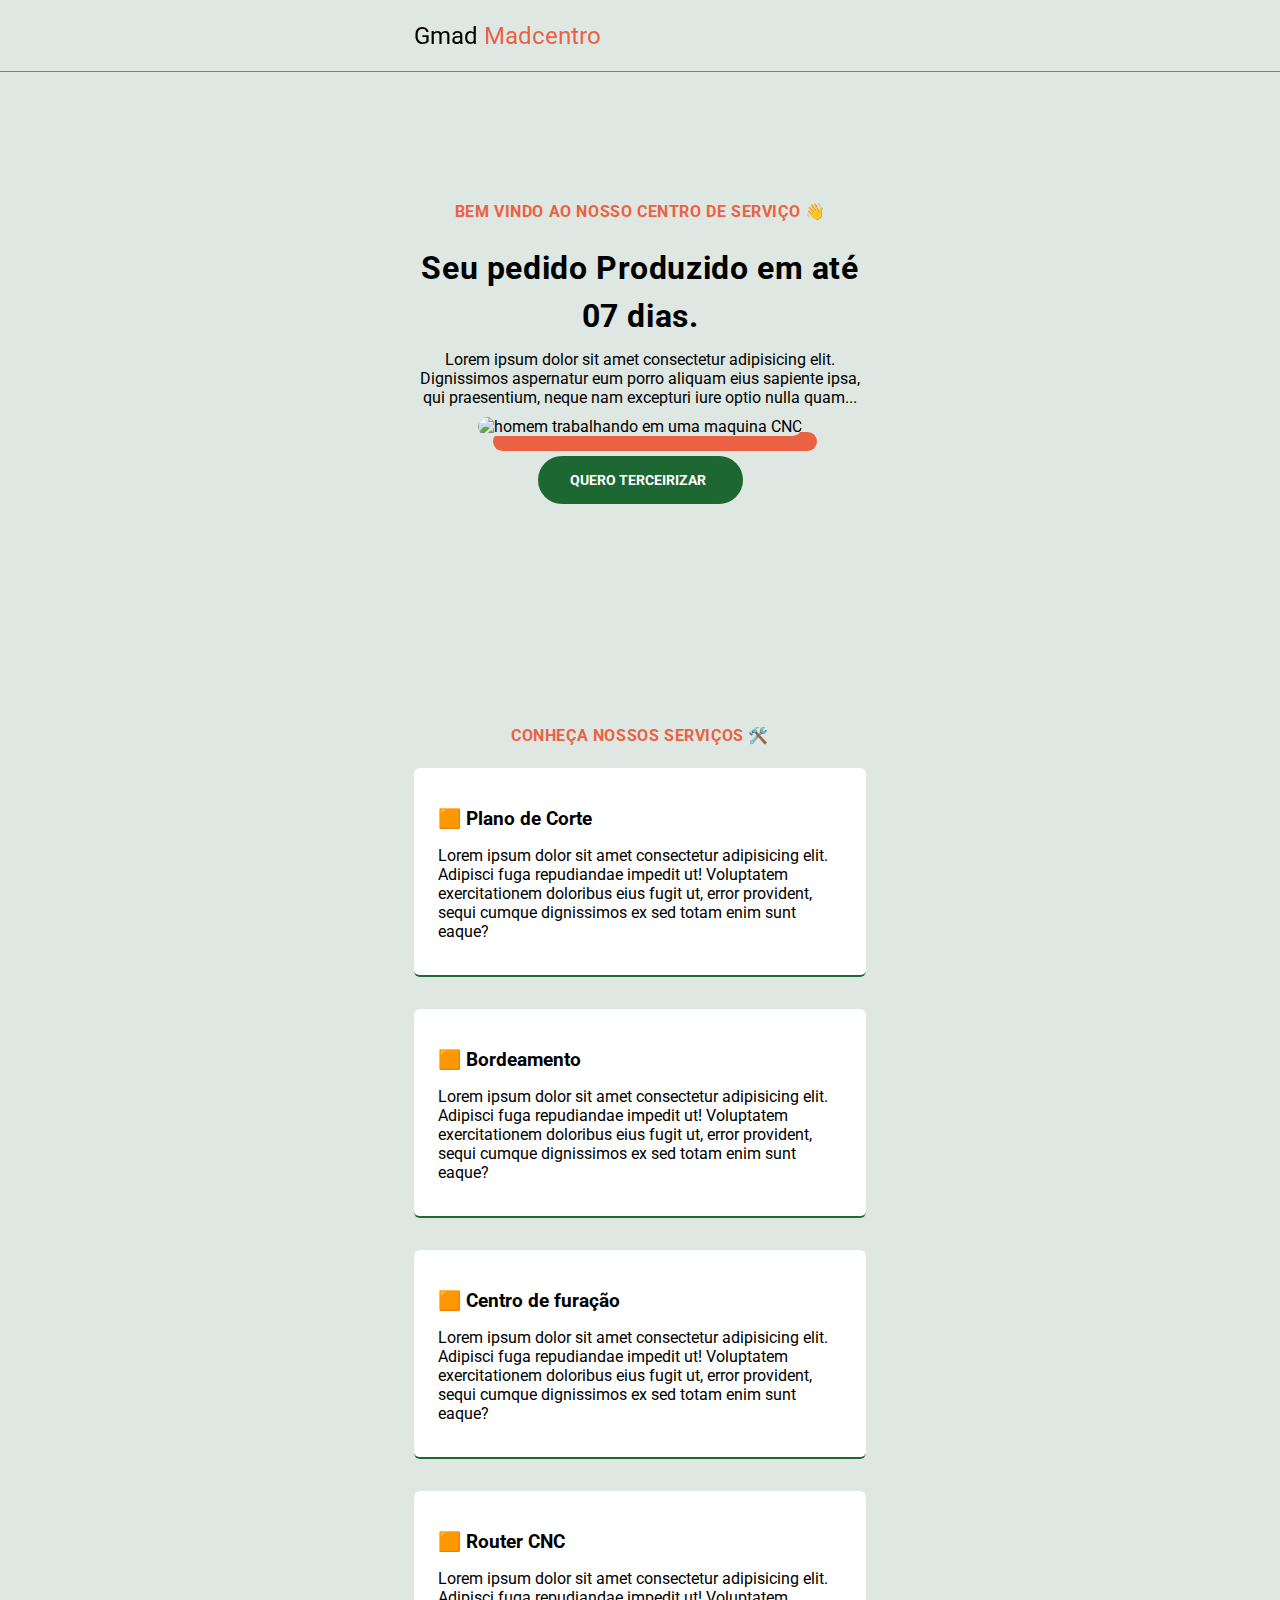
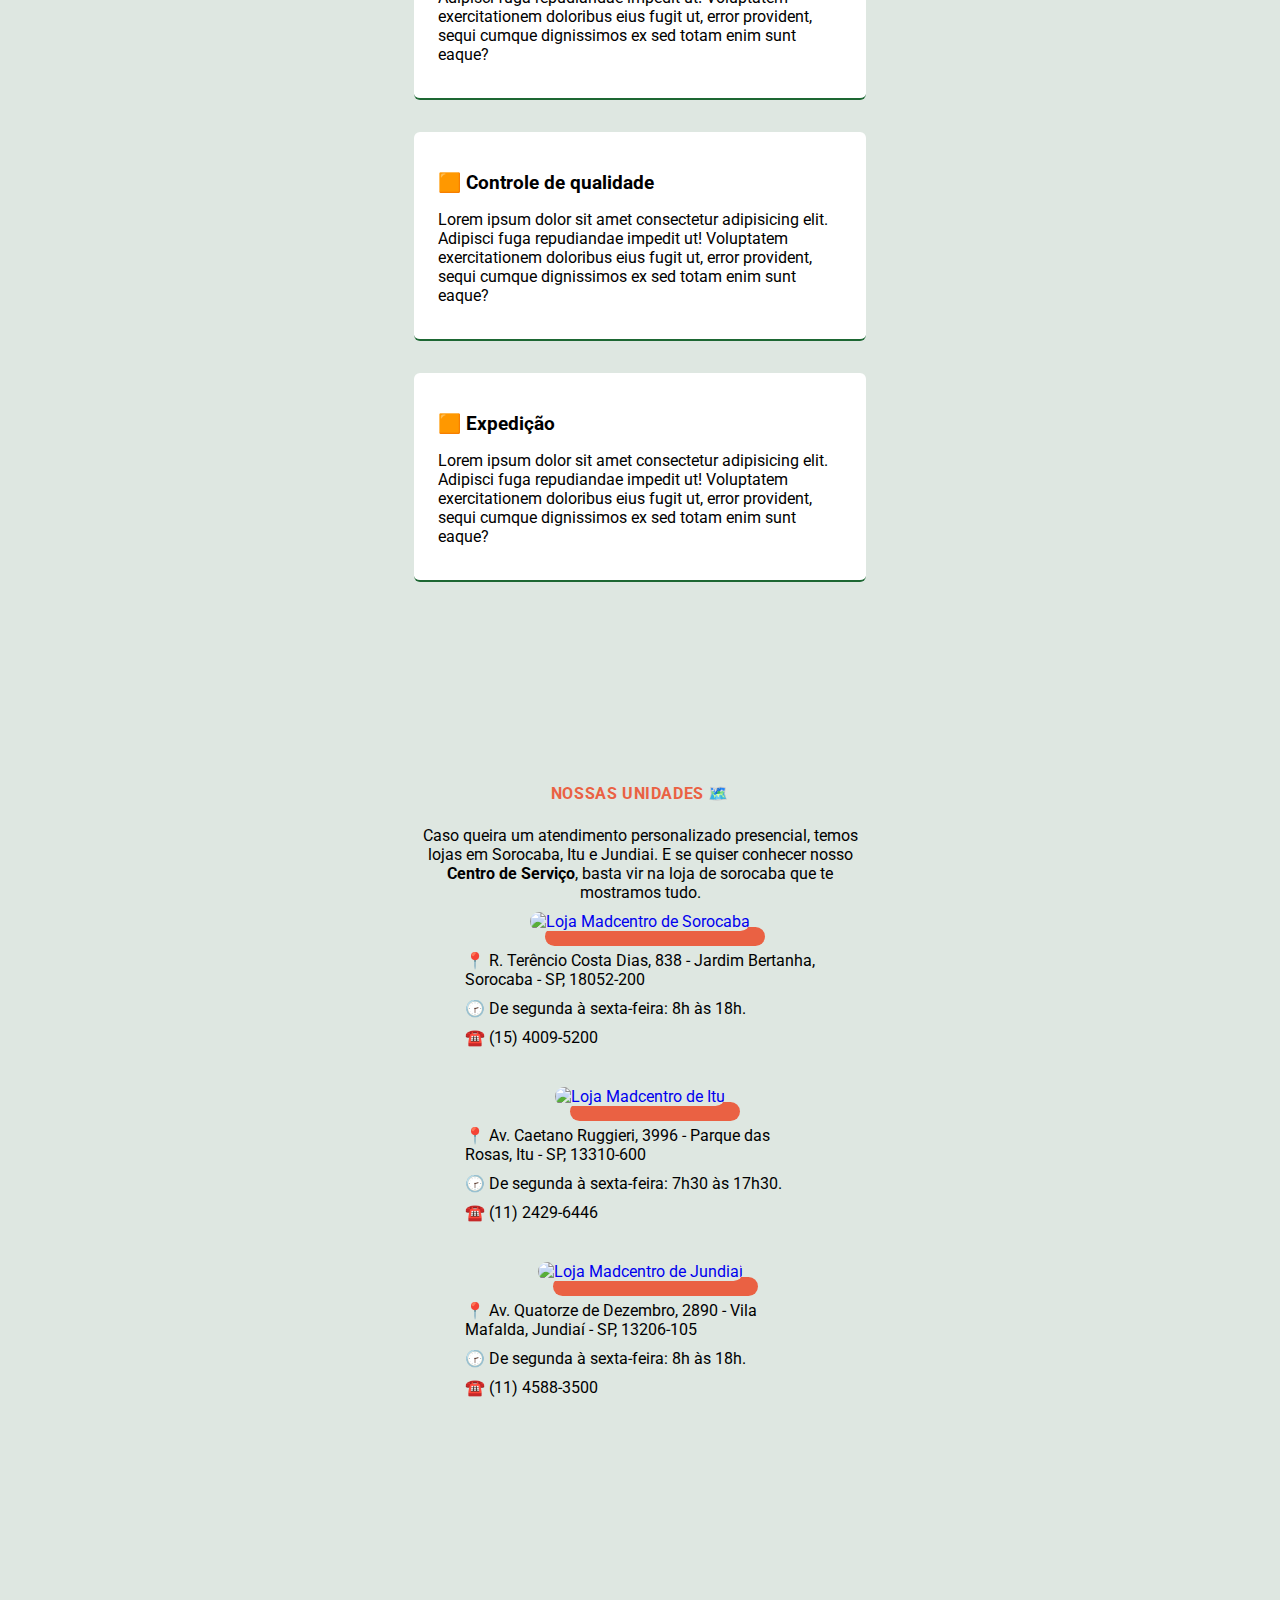
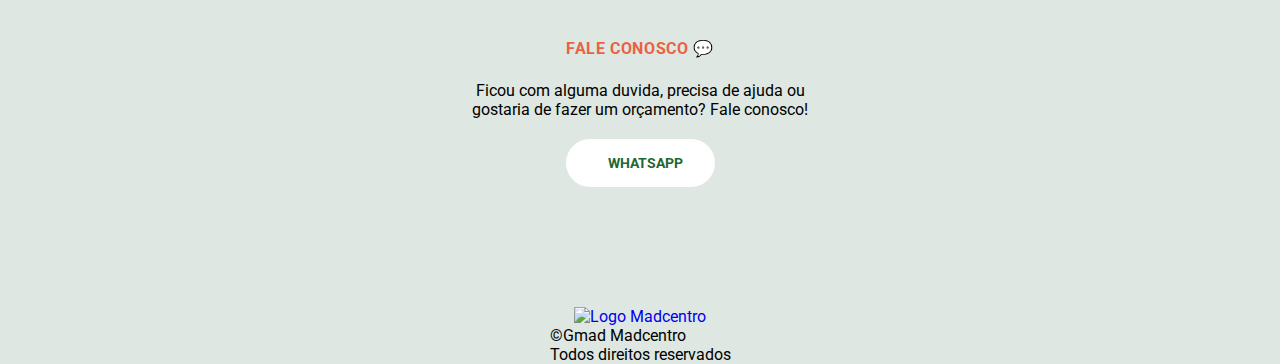
==== index.html @ f8638a0e "mobile correção" ====
<!DOCTYPE html>
<html lang="pt-BR">
  <head>
    <link rel="preconnect" href="https://fonts.googleapis.com" />
    <link rel="preconnect" href="https://fonts.gstatic.com" crossorigin />
    <link
      href="https://fonts.googleapis.com/css2?family=Roboto:wght@400;700&display=swap"
      rel="stylesheet"
    />

    <meta charset="UTF-8" />
    <meta http-equiv="X-UA-Compatible" content="IE=edge" />
    <meta name="viewport" content="width=device-width, initial-scale=1.0" />
    <meta name="description" content="" />

    <link rel="stylesheet" href="style.css" />
    <link rel="stylesheet" href="assets/icons/style.css" />

    <title>Madcentro | Centro de Serviços</title>
  </head>
  <body>
    <nav id="navigation">
      <div class="wrapper">
        <a href="#home" class="logo"
          ><p>Gmad<span> Madcentro</span></p></a
        >

        <div class="menu">
          <ul>
            <li><a onclick="closeMenu()" href="#home">Início</a></li>
            <li><a onclick="closeMenu()" href="#services">Serviços</a></li>
            <li><a onclick="closeMenu()" href="#stores">Unidades</a></li>
            <li><a onclick="closeMenu()" href="#contactus">Fale Conosco</a></li>

            <a href="" class="button" onclick="closeMenu()"
              >Falar com Especialista</a
            >
          </ul>

          <div class="social">
            <a href=""><i class="icon-youtube"></i></a>
            <a href=""><i class="icon-instagram"></i></a>
            <a href=""><i class="icon-facebook"></i></a>
          </div>
        </div>

        <button
          aria-expanded="false"
          aria-label="Abrir menu"
          onclick="openMenu()"
          class="open-menu"
        >
          <i class="icon-menu"></i>
        </button>

        <button
          aria-expanded="true"
          aria-label="Fechar menu"
          onclick="closeMenu()"
          class="close-menu"
        >
          <i class="icon-x"></i>
        </button>
      </div>
    </nav>

    <main>
      <section id="home">
        <div class="wrapper">
          <header>
            <h4>Bem vindo ao nosso centro de serviço 👋</h4>
            <h1>Seu pedido Produzido em até 07 dias.</h1>

            <p>
              Lorem ipsum dolor sit amet consectetur adipisicing elit.
              Dignissimos aspernatur eum porro aliquam eius sapiente ipsa, qui
              praesentium, neque nam excepturi iure optio nulla quam...
            </p>
          </header>

          <div class="content">
            <img
              src="assets/img/cnc-image.webp"
              alt="homem trabalhando em uma maquina CNC"
              title="Homem trabalhando em uma maquina CNC"
            />

            <a href="" class="button"
              >Quero terceirizar<i class="icon-arrow-right2"></i
            ></a>
          </div>
        </div>
      </section>

      <section id="services">
        <div class="wrapper">
          <header>
            <h4>Conheça Nossos Serviços 🛠️</h4>
          </header>

          <div class="content">
            <div class="cards">
              <div class="card">
                <h3>🟧 Plano de Corte</h3>
                <p>
                  Lorem ipsum dolor sit amet consectetur adipisicing elit.
                  Adipisci fuga repudiandae impedit ut! Voluptatem
                  exercitationem doloribus eius fugit ut, error provident, sequi
                  cumque dignissimos ex sed totam enim sunt eaque?
                </p>
              </div>

              <div class="card">
                <h3>🟧 Bordeamento</h3>
                <p>
                  Lorem ipsum dolor sit amet consectetur adipisicing elit.
                  Adipisci fuga repudiandae impedit ut! Voluptatem
                  exercitationem doloribus eius fugit ut, error provident, sequi
                  cumque dignissimos ex sed totam enim sunt eaque?
                </p>
              </div>

              <div class="card">
                <h3>🟧 Centro de furação</h3>
                <p>
                  Lorem ipsum dolor sit amet consectetur adipisicing elit.
                  Adipisci fuga repudiandae impedit ut! Voluptatem
                  exercitationem doloribus eius fugit ut, error provident, sequi
                  cumque dignissimos ex sed totam enim sunt eaque?
                </p>
              </div>

              <div class="card">
                <h3>🟧 Router CNC</h3>
                <p>
                  Lorem ipsum dolor sit amet consectetur adipisicing elit.
                  Adipisci fuga repudiandae impedit ut! Voluptatem
                  exercitationem doloribus eius fugit ut, error provident, sequi
                  cumque dignissimos ex sed totam enim sunt eaque?
                </p>
              </div>

              <div class="card">
                <h3>🟧 Controle de qualidade</h3>
                <p>
                  Lorem ipsum dolor sit amet consectetur adipisicing elit.
                  Adipisci fuga repudiandae impedit ut! Voluptatem
                  exercitationem doloribus eius fugit ut, error provident, sequi
                  cumque dignissimos ex sed totam enim sunt eaque?
                </p>
              </div>

              <div class="card">
                <h3>🟧 Expedição</h3>
                <p>
                  Lorem ipsum dolor sit amet consectetur adipisicing elit.
                  Adipisci fuga repudiandae impedit ut! Voluptatem
                  exercitationem doloribus eius fugit ut, error provident, sequi
                  cumque dignissimos ex sed totam enim sunt eaque?
                </p>
              </div>
            </div>
          </div>
        </div>
      </section>

      <section id="stores">
        <div class="wrapper">
          <header>
            <h4>Nossas unidades 🗺️</h4>
            <p>
              Caso queira um atendimento personalizado presencial, temos lojas
              em Sorocaba, Itu e Jundiai. E se quiser conhecer nosso
              <strong>Centro de Serviço</strong>, basta vir na loja de sorocaba
              que te mostramos tudo.
            </p>
          </header>

          <div class="content">
            <div class="lojasorocaba">
              <a href="https://www.gmad.com.br/madcentro" target="_blank"
                ><img
                  src="assets/img/macentroSorocaba.jpg"
                  alt="Loja Madcentro de Sorocaba"
              /></a>
              <p>
                📍 R. Terêncio Costa Dias, 838 - Jardim Bertanha, Sorocaba - SP,
                18052-200
              </p>
              <p>🕝 De segunda à sexta-feira: 8h às 18h.</p>

              <p>☎️ (15) 4009-5200</p>
            </div>

            <div class="lojaitu">
              <a
                href="https://www.gmad.com.br/gmad-madcentroitu"
                target="_blank"
                ><img
                  src="assets/img/madcentroItu.webp"
                  alt="Loja Madcentro de Itu"
              /></a>
              <p>
                📍 Av. Caetano Ruggieri, 3996 - Parque das Rosas, Itu - SP,
                13310-600
              </p>
              <p>🕝 De segunda à sexta-feira: 7h30 às 17h30.</p>

              <p>☎️ (11) 2429-6446</p>
            </div>

            <div class="lojajundiai">
              <a
                href="https://www.gmad.com.br/gmad-madcentrojundiai"
                target="_blank"
                ><img
                  src="assets/img/madcentroJundiai.webp"
                  alt="Loja Madcentro de Jundiai"
              /></a>
              <p>
                📍 Av. Quatorze de Dezembro, 2890 - Vila Mafalda, Jundiaí - SP,
                13206-105
              </p>
              <p>🕝 De segunda à sexta-feira: 8h às 18h.</p>

              <p>☎️ (11) 4588-3500</p>
            </div>
          </div>
        </div>
      </section>

      <section id="contactus">
        <div class="wrapper">
          <header>
            <h4>Fale Conosco 💬</h4>
            <p>
              Ficou com alguma duvida, precisa de ajuda ou gostaria de fazer um
              orçamento? Fale conosco!
            </p>

            <a
              href="https://api.whatsapp.com/send/?phone=5515988119443&text&type=phone_number&app_absent=0"
              target="_blank"
              class="button"
            >
              <i class="icon-whatsapp"></i>whatsapp
            </a>
          </header>
        </div>
      </section>

      <footer>
        <a href="#home"
          ><img src="assets/img/Logo Lojalogo.svg" alt="Logo Madcentro"
        /></a>

        <div class="brand">
          <p>©Gmad Madcentro</p>
          <p>Todos direitos reservados</p>
        </div>
      </footer>
    </main>

    <a href="#home" class="back-to-top"><i class="icon-arrow-up"></i></a>

    <script src="main.js"></script>
  </body>
</html>
---- style.css ----
* {
  margin: 0;
  padding: 0;
  box-sizing: border-box;

  list-style: none;
  text-decoration: none;
}

:root {
  --hue: 138;
  --bg-color: hsl(var(--hue), 16%, 89%);
  --primary-color: hsl(var(--hue), 56%, 26%);
  --text-color: hsl(11, 80%, 59%);

  --nav-height: 7.2rem;

  font-size: 62.5%;
}

html {
  scroll-behavior: smooth;
}

html,
body {
  width: 100%;
  height: 100%;
}

body {
  font: 1.6rem 'Roboto', sans-serif;
  text-align: center;
  overflow: overlay;
  background-color: var(--bg-color);
}

.wrapper {
  width: min(50rem, 100%);
  margin-inline: auto;
  padding-inline: 2.4rem;
}

img {
  max-width: 100%;
}

.button {
  background-color: white;
  color: var(--primary-color);

  border: none;
  border-radius: 4rem;

  margin-bottom: 2rem;
  margin-inline: auto;

  padding: 1.6rem 3.2rem;
  width: fit-content;

  font-size: 1.4rem;
  font-weight: 700;
  text-transform: uppercase;

  display: flex;
  align-items: center;
  justify-content: center;

  transition: background 200ms;
}

section {
  padding-block: 10rem;
}

section h4 {
  text-transform: uppercase;
  color: var(--text-color);

  margin-bottom: 2rem;
}

section h1,
section p {
  margin-bottom: 1rem;
}

section h1,
section h4 {
  font-weight: 700;
  line-height: 150%;
  letter-spacing: 0.06rem;
}

button i {
  font-size: 4rem;
}

/*-----------NAVBAR------------*/
nav {
  display: flex;

  position: fixed;
  top: 0;

  height: var(--nav-height);
  width: 100vw;

  z-index: 100;
  border-bottom: 1px solid grey;
}

nav .wrapper {
  display: flex;
  align-items: center;
  justify-content: space-between;
}

nav p {
  font-size: 2.4rem;
  color: black;
}

nav span {
  color: var(--text-color);
}

nav button {
  background: none;
  border: none;
  cursor: pointer;
}

/*-----------MENU EXPANDED------------*/
nav .menu,
nav .close-menu {
  position: fixed;
}

body.menu-expanded {
  overflow: hidden;
}

body.menu-expanded > :not(nav) {
  visibility: hidden;
}

.menu,
.close-menu,
body.menu-expanded .open-menu {
  opacity: 0;
  visibility: hidden;
}

body.menu-expanded .menu,
body.menu-expanded .close-menu {
  opacity: 1;
  visibility: visible;
}

.menu {
  transform: translateY(100%);
}

body.menu-expanded .menu {
  top: 0;
  left: 0;
  background: var(--primary-color);

  width: 100vw;
  height: 100vh;

  padding-top: var(--nav-height);

  transition: transform 300ms;
  transform: translateY(0);
}

.menu ul {
  display: flex;
  flex-direction: column;
  gap: 4.8rem;

  margin-top: 10rem;
  margin-bottom: 2rem;

  font-weight: 700;
  font-size: 2.4rem;
  line-height: 3.1rem;
}

.menu ul li a {
  color: white;
  text-decoration: none;
}

body.menu-expanded .logo,
body.menu-expanded button {
  position: relative;
  z-index: 100;
}

body.menu-expanded .logo span {
  color: white;
}

body.menu-expanded .social i {
  font-size: 3rem;
  color: white;
  margin-right: 2rem;
}

/*-----------HOME------------*/
section#home .wrapper {
  padding-top: 10rem;
}

.content img {
  border-radius: 1.5rem;
  box-shadow: 15px 15px var(--text-color);
}

.content .button {
  margin-top: 2rem;
  background-color: var(--primary-color);
  color: #fff;
}

.content i {
  margin-left: 0.5rem;
  font-size: 2rem;
}

/*-----------SERVICES------------*/
#services .cards {
  display: flex;
  flex-direction: column;
  gap: 3.2rem;
}

#services .card {
  padding: 2.4rem;
  text-align: left;

  background: white;

  border-bottom: 2px solid var(--primary-color);
  border-radius: 0.6rem;
}

#services .card h3 {
  margin-block: 1.6rem;
}

/*-----------STORES------------*/
#stores img {
  max-width: 40rem;
  height: 30rem;

  margin-bottom: 1rem;
}

.lojasorocaba p,
.lojaitu p,
.lojajundiai p {
  text-align: left;
  margin: 1rem auto;
  width: 35rem;
}

.lojasorocaba,
.lojaitu,
.lojajundiai {
  margin-bottom: 4rem;
}

/*-----------CONTACTUS------------*/
#contactus p {
  width: 35rem;
  margin: 0 auto;
  margin-bottom: 2rem;
}

#contactus i {
  margin-right: 1rem;
  font-size: 2.5rem;
}

/*-----------FOOTER------------*/
footer {
  display: grid;
  justify-content: center;
}

footer p {
  text-align: left;
}
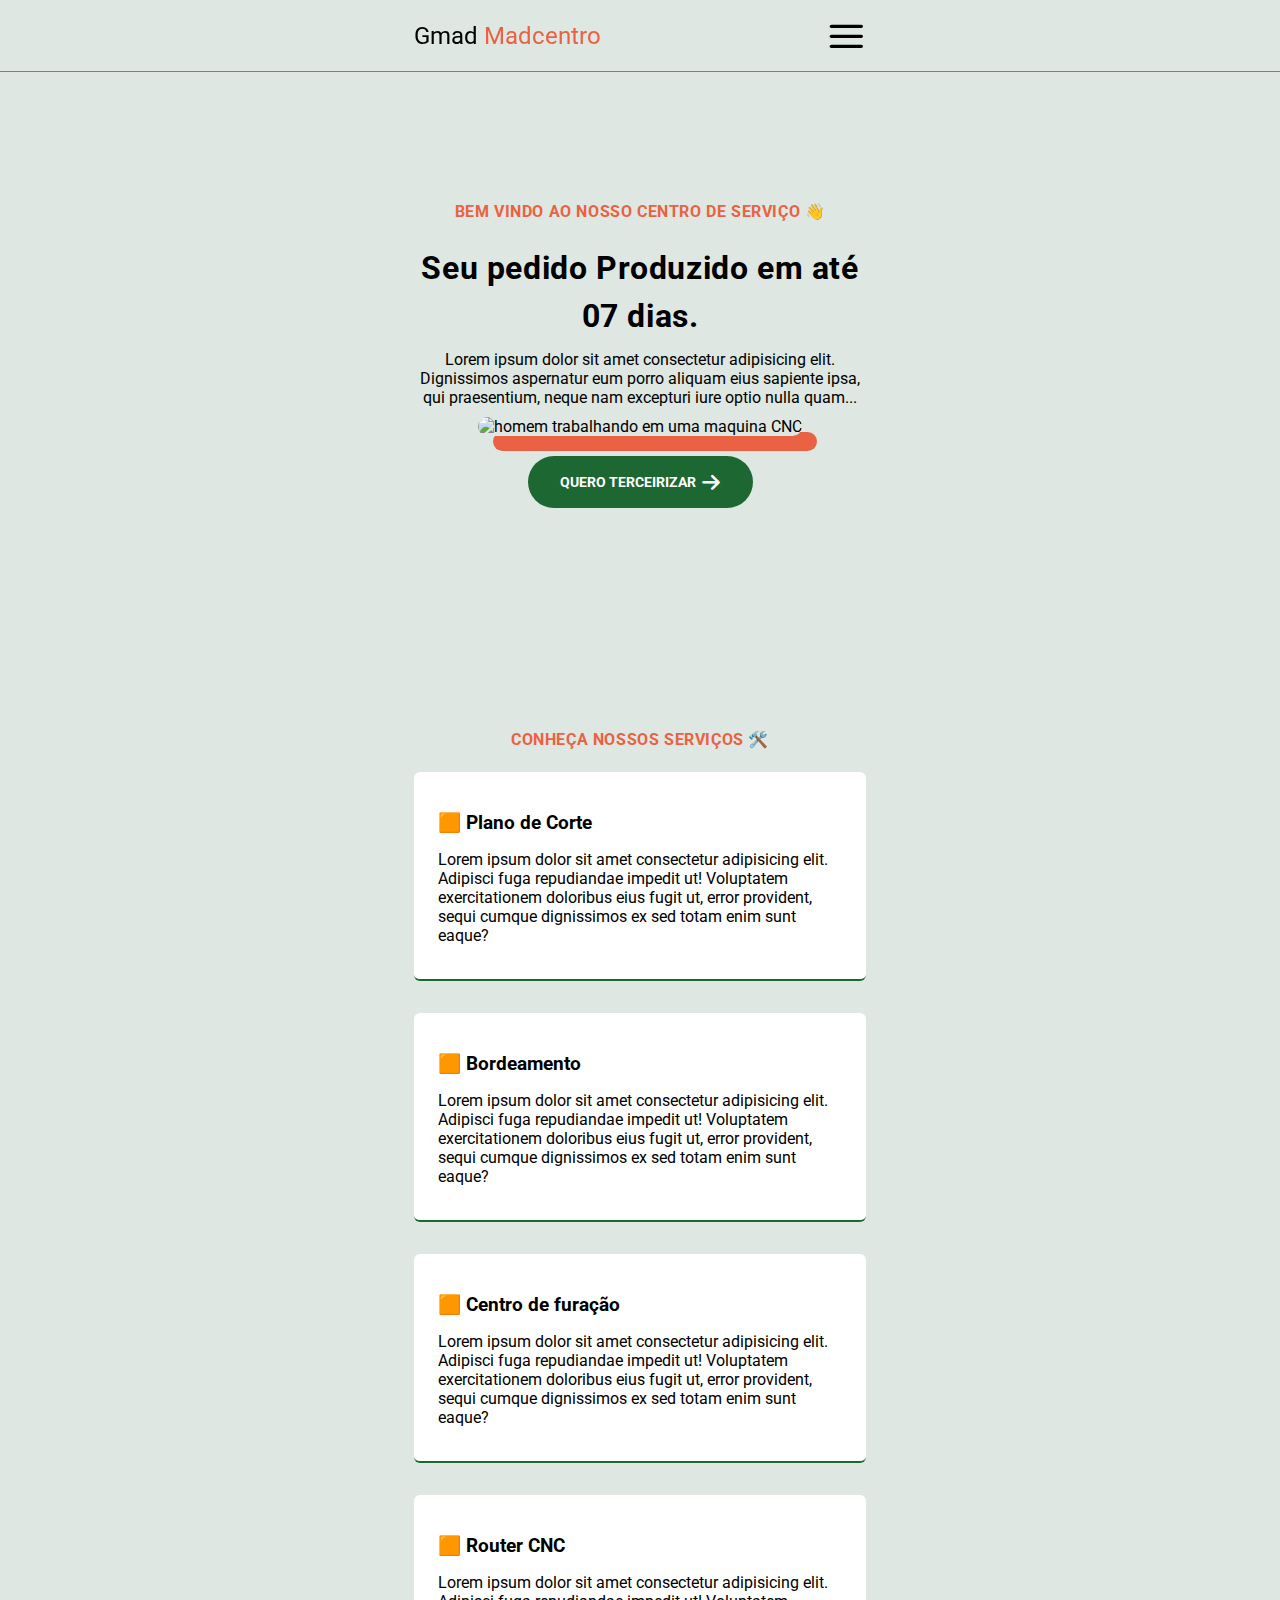
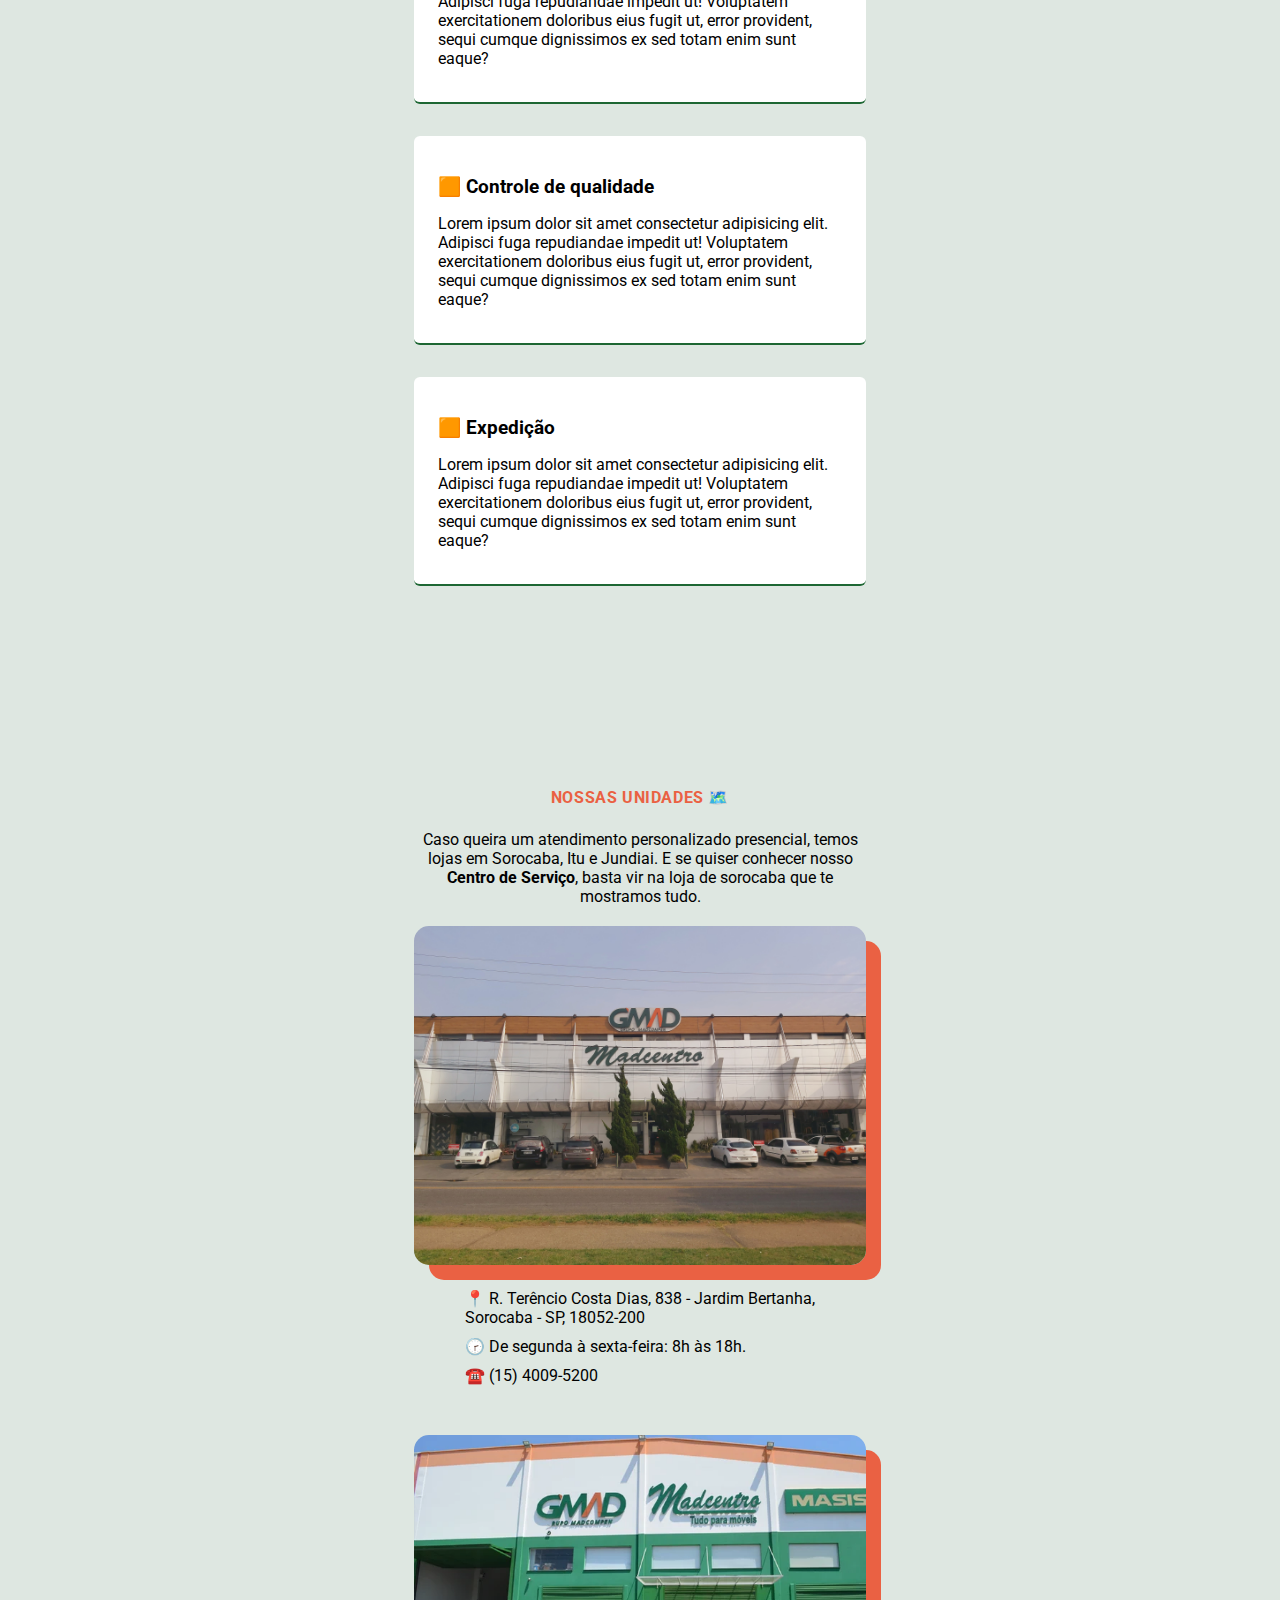
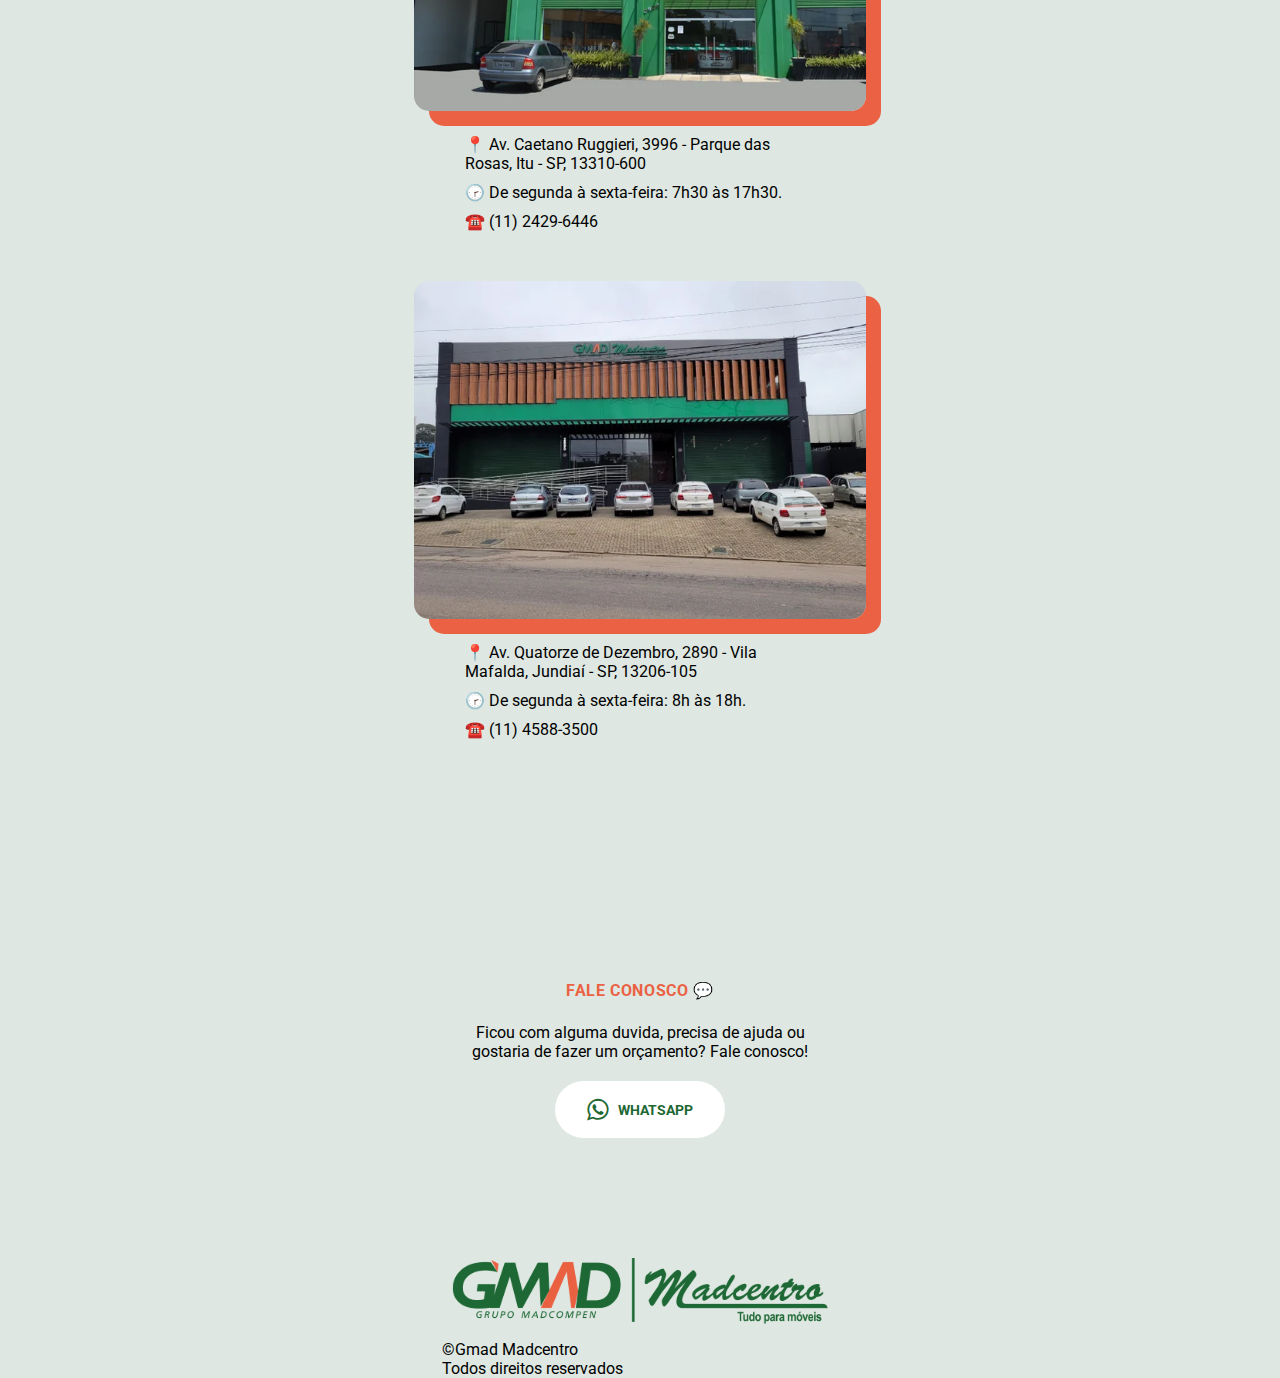
==== commit e38a62da: "correcao mobile" ====
--- a/index.html
+++ b/index.html
@@ -80,7 +80,7 @@
 
           <div class="content">
             <img
-              src="assets/img/cnc-image.webp"
+              src="assets/img/cnc-image.jpg"
               alt="homem trabalhando em uma maquina CNC"
               title="Homem trabalhando em uma maquina CNC"
             />
--- a/style.css
+++ b/style.css
@@ -220,6 +220,10 @@
   box-shadow: 15px 15px var(--text-color);
 }
 
+#home img {
+  max-width: 41.5rem;
+}
+
 .content .button {
   margin-top: 2rem;
   background-color: var(--primary-color);
@@ -254,10 +258,7 @@
 
 /*-----------STORES------------*/
 #stores img {
-  max-width: 40rem;
-  height: 30rem;
-
-  margin-bottom: 1rem;
+  margin-block: 1rem;
 }
 
 .lojasorocaba p,
--- a/assets/icons/style.css
+++ b/assets/icons/style.css
@@ -0,0 +1,51 @@
+@font-face {
+  font-family: 'icomoon';
+  src:  url('fonts/icomoon.eot?m5pb21');
+  src:  url('fonts/icomoon.eot?m5pb21#iefix') format('embedded-opentype'),
+    url('fonts/icomoon.ttf?m5pb21') format('truetype'),
+    url('fonts/icomoon.woff?m5pb21') format('woff'),
+    url('fonts/icomoon.svg?m5pb21#icomoon') format('svg');
+  font-weight: normal;
+  font-style: normal;
+  font-display: block;
+}
+
+[class^="icon-"], [class*=" icon-"] {
+  /* use !important to prevent issues with browser extensions that change fonts */
+  font-family: 'icomoon' !important;
+  speak: never;
+  font-style: normal;
+  font-weight: normal;
+  font-variant: normal;
+  text-transform: none;
+  line-height: 1;
+
+  /* Better Font Rendering =========== */
+  -webkit-font-smoothing: antialiased;
+  -moz-osx-font-smoothing: grayscale;
+}
+
+.icon-whatsapp:before {
+  content: "\e906";
+}
+.icon-youtube:before {
+  content: "\e900";
+}
+.icon-map-pin:before {
+  content: "\e901";
+}
+.icon-instagram:before {
+  content: "\e902";
+}
+.icon-facebook:before {
+  content: "\e903";
+}
+.icon-x:before {
+  content: "\e904";
+}
+.icon-menu:before {
+  content: "\e905";
+}
+.icon-arrow-right2:before {
+  content: "\ea3c";
+}
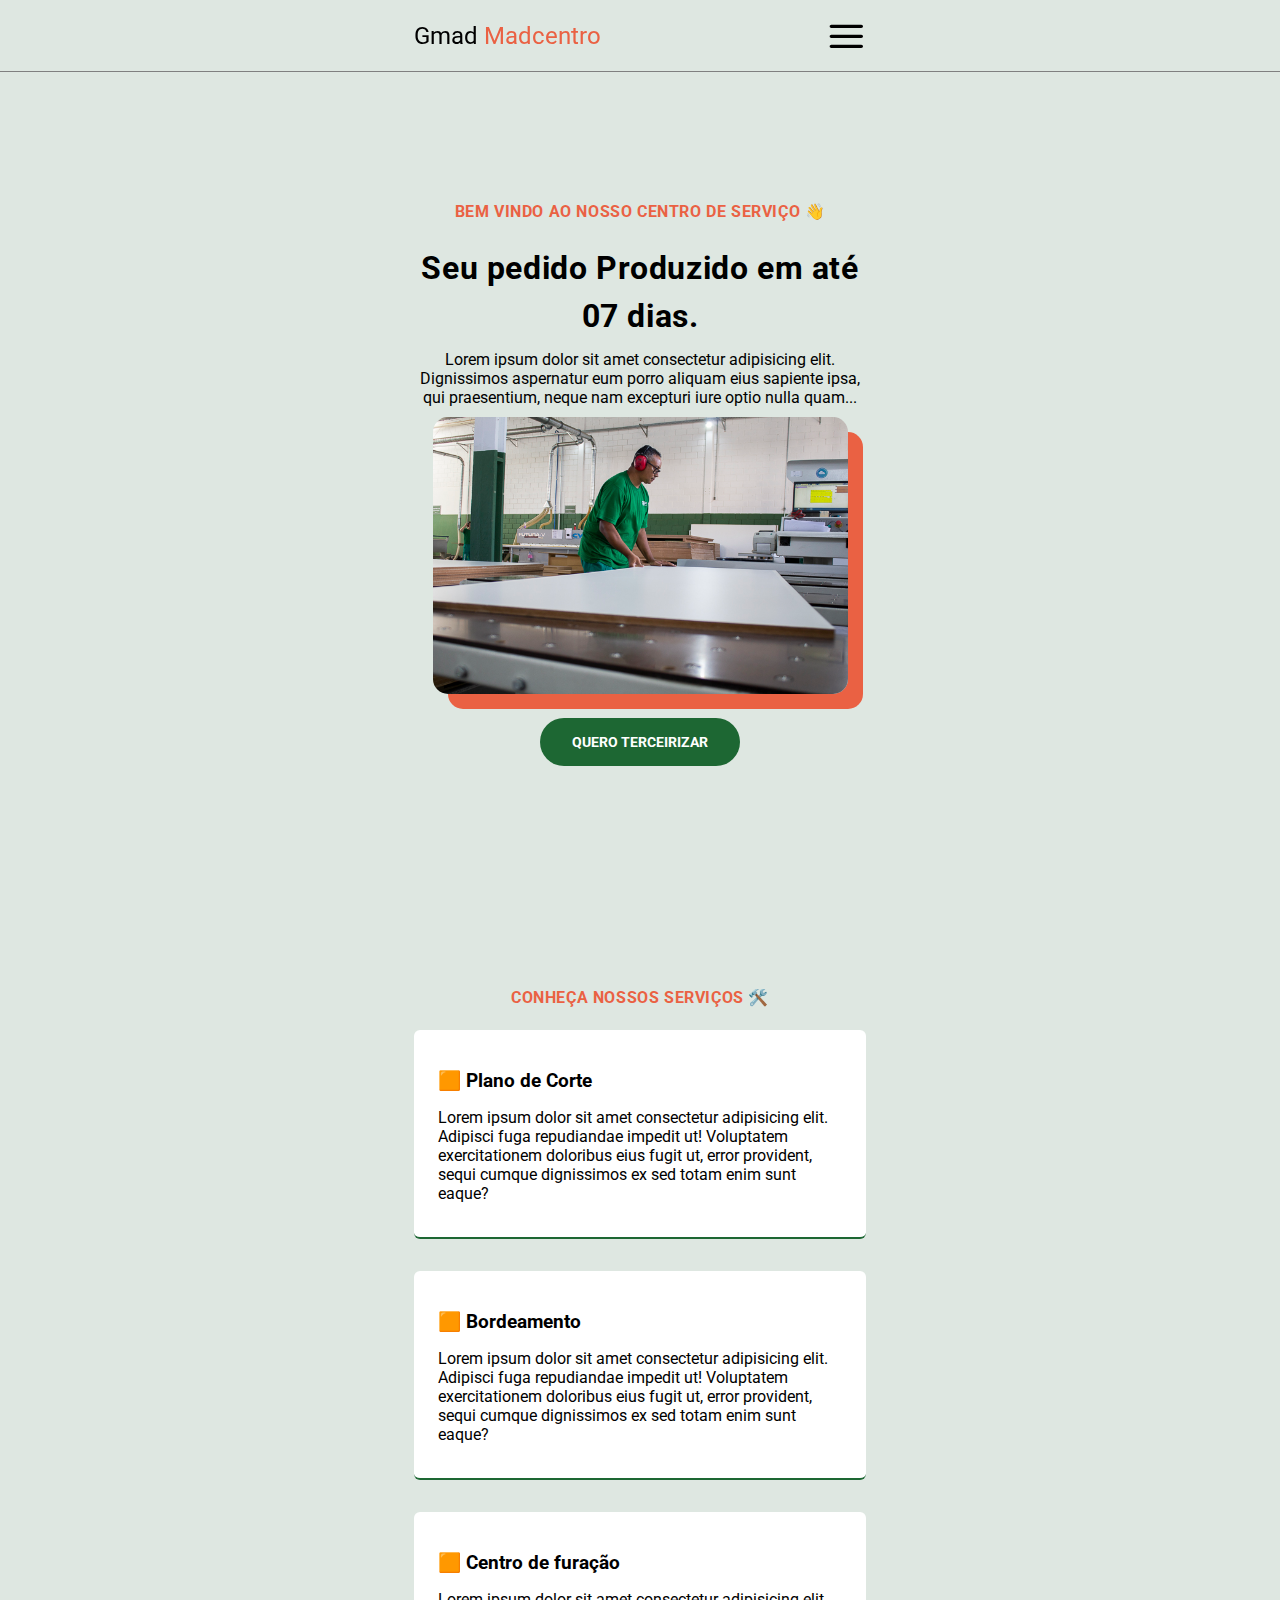
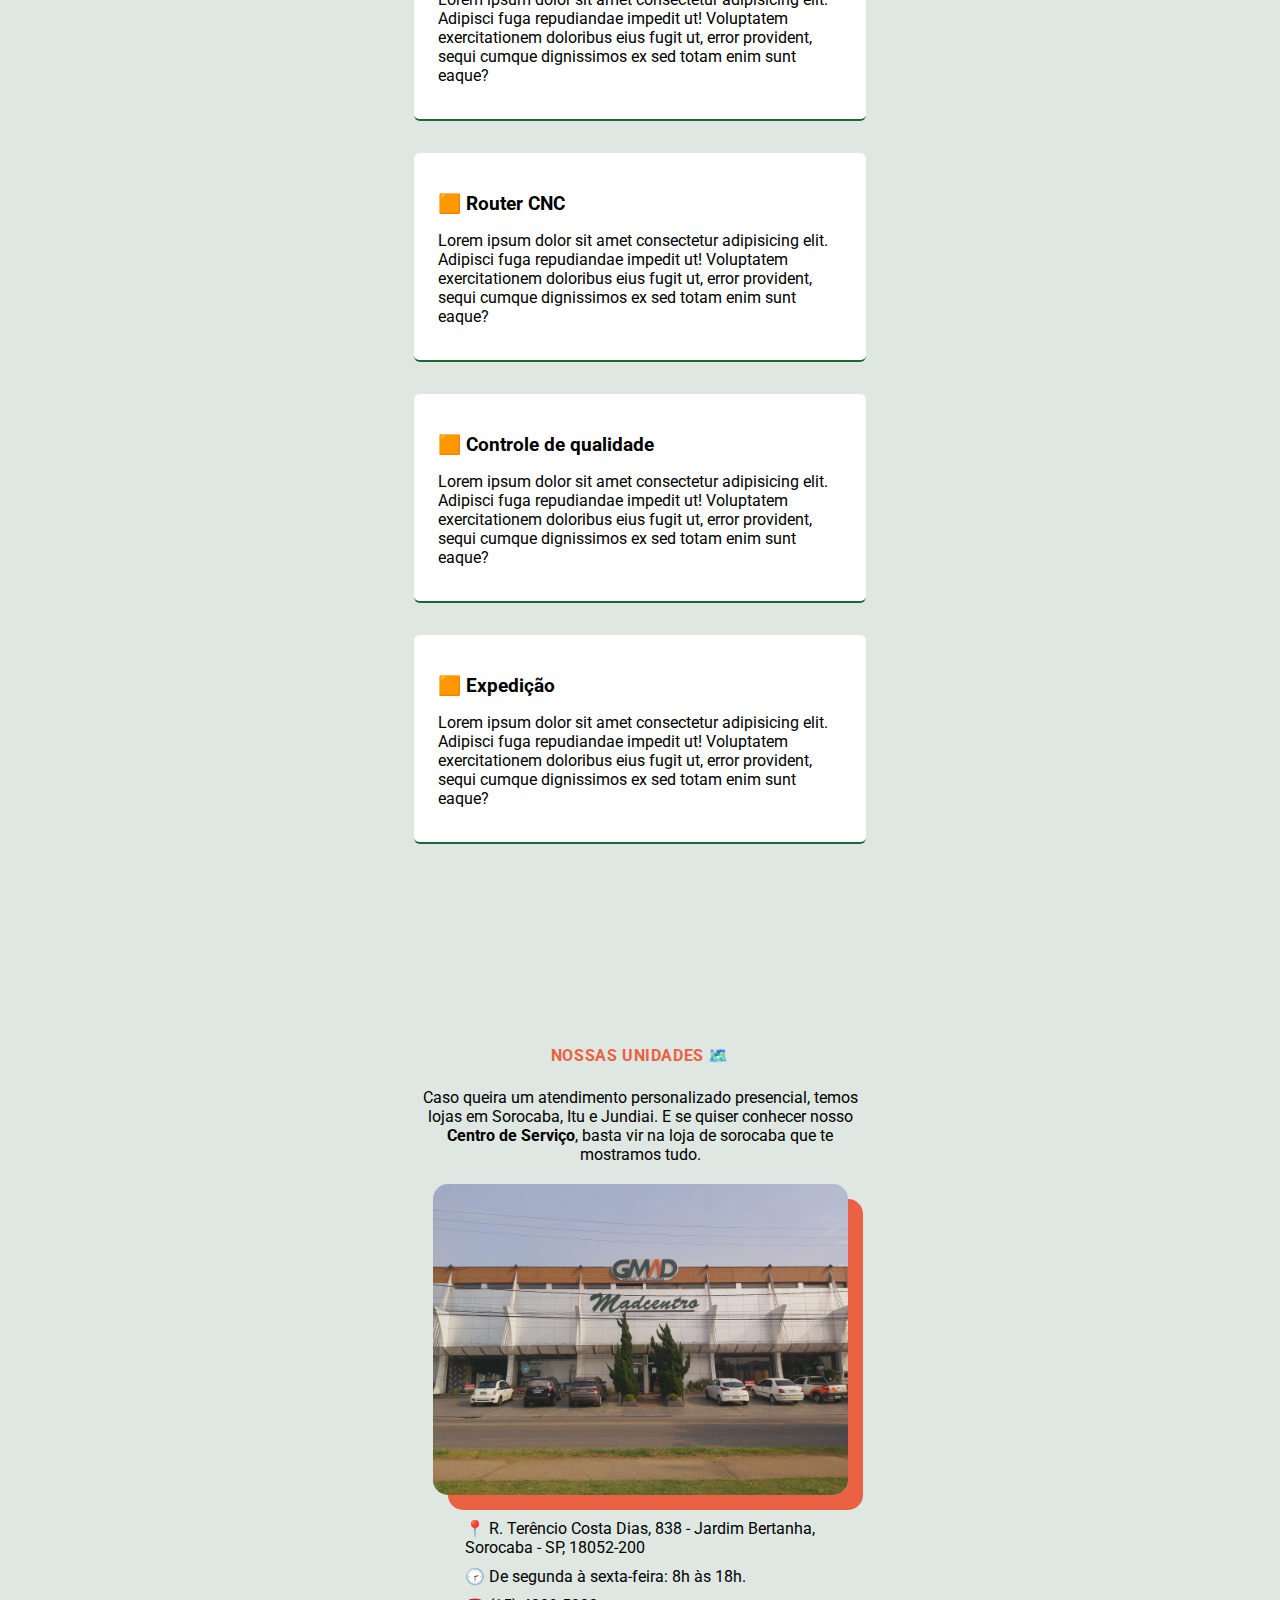
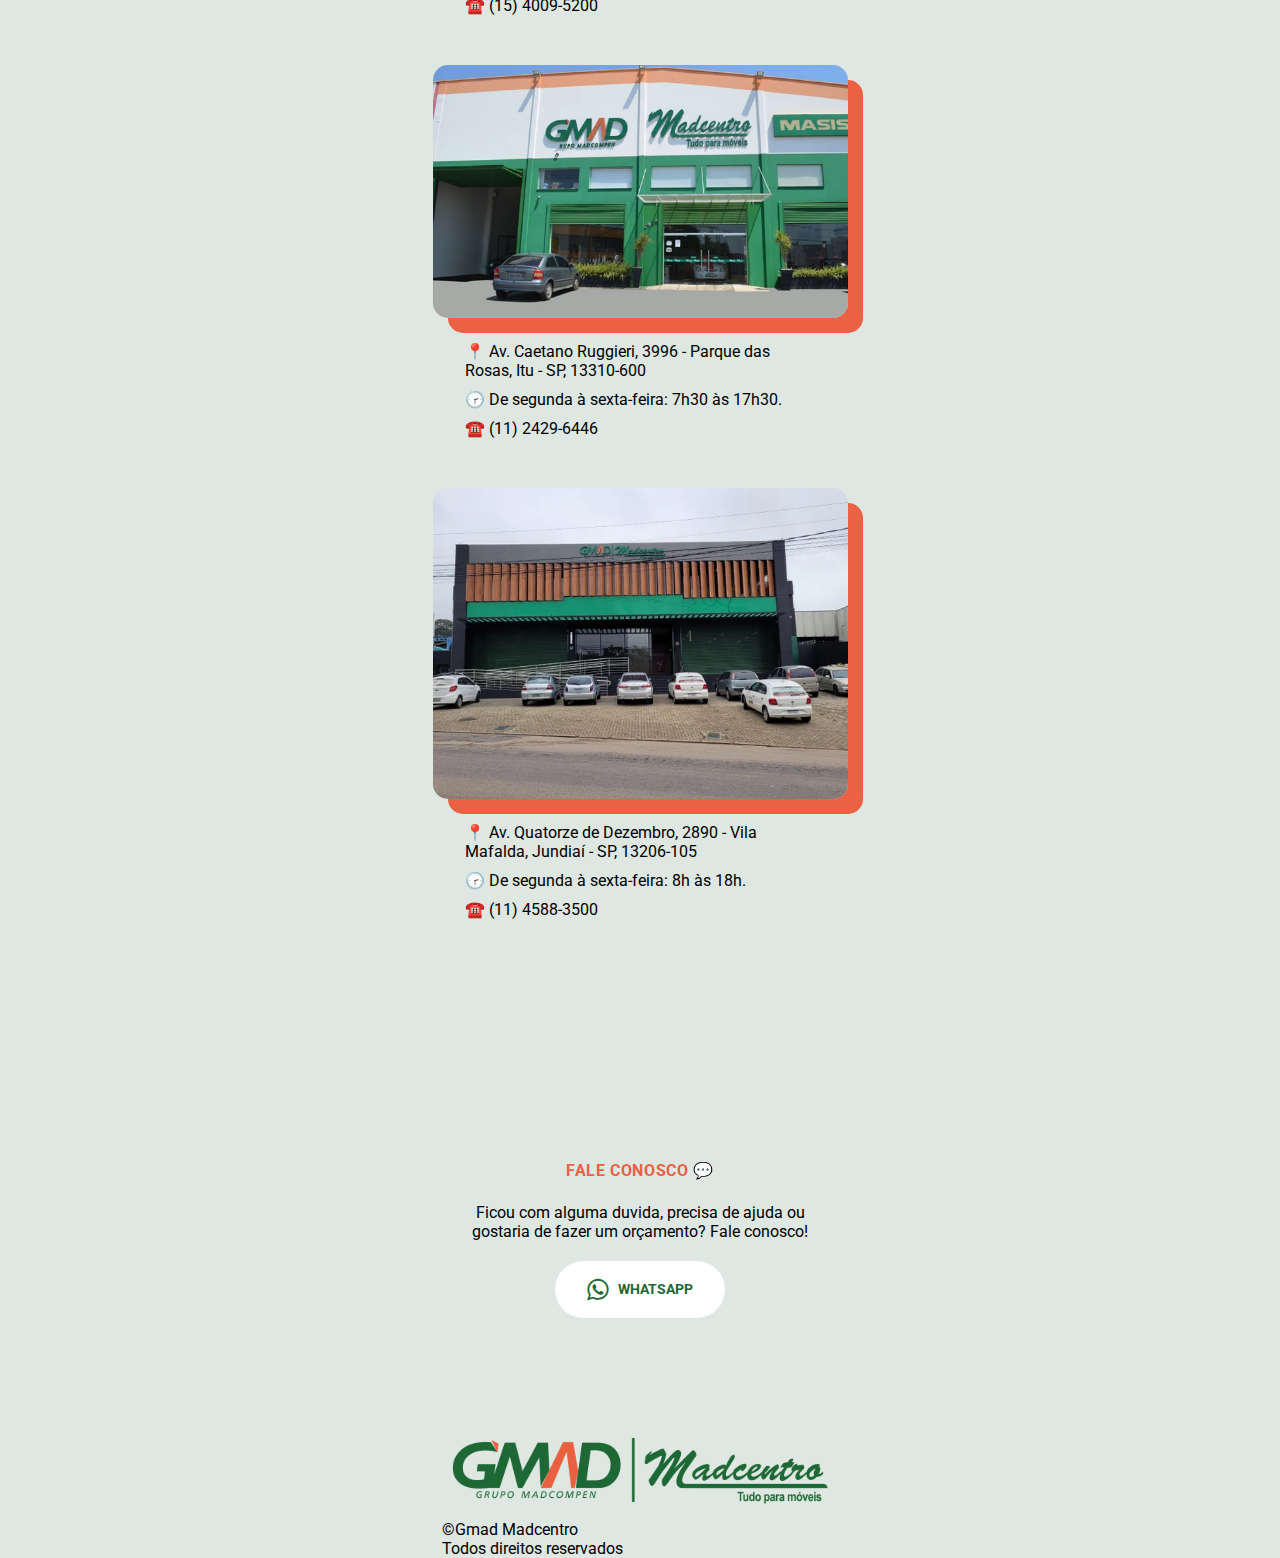
==== commit c710d0d2: "correção de bugs e melhorias" ====
--- a/index.html
+++ b/index.html
@@ -85,9 +85,7 @@
               title="Homem trabalhando em uma maquina CNC"
             />
 
-            <a href="" class="button"
-              >Quero terceirizar<i class="icon-arrow-right2"></i
-            ></a>
+            <a href="Calculadora do Marceneiro/calculadora.html" class="button">Quero terceirizar</a>
           </div>
         </div>
       </section>
@@ -238,6 +236,9 @@
               orçamento? Fale conosco!
             </p>
 
+            
+
+
             <a
               href="https://api.whatsapp.com/send/?phone=5515988119443&text&type=phone_number&app_absent=0"
               target="_blank"
@@ -248,20 +249,22 @@
           </header>
         </div>
       </section>
-
-      <footer>
-        <a href="#home"
-          ><img src="assets/img/Logo Lojalogo.svg" alt="Logo Madcentro"
-        /></a>
-
-        <div class="brand">
-          <p>©Gmad Madcentro</p>
-          <p>Todos direitos reservados</p>
-        </div>
-      </footer>
     </main>
 
-    <a href="#home" class="back-to-top"><i class="icon-arrow-up"></i></a>
+    <footer>
+      <a href="#home"
+        ><img src="assets/img/Logo Lojalogo.svg" alt="Logo Madcentro"
+      /></a>
+
+      <div class="brand">
+        <p>©Gmad Madcentro</p>
+        <p>Todos direitos reservados</p>
+      </div>
+    </footer>
+
+    <a id="backToTopButton" href="#home">
+      <i class="icon-arrow-up"></i>
+    </a>
 
     <script src="main.js"></script>
   </body>
--- a/style.css
+++ b/style.css
@@ -125,6 +125,14 @@
   color: var(--text-color);
 }
 
+nav.scroll {
+  background: var(--primary-color);
+}
+
+nav.scroll span {
+  color: white;
+}
+
 nav button {
   background: none;
   border: none;
@@ -221,7 +229,7 @@
 }
 
 #home img {
-  max-width: 41.5rem;
+  width: 41.5rem;
 }
 
 .content .button {
@@ -258,6 +266,7 @@
 
 /*-----------STORES------------*/
 #stores img {
+  width: 41.5rem;
   margin-block: 1rem;
 }
 
@@ -296,3 +305,29 @@
 footer p {
   text-align: left;
 }
+
+/*======== BACK TO TOP ========*/
+#backToTopButton {
+  position: fixed;
+  bottom: 1.5rem;
+  right: 3rem;
+
+  opacity: 0;
+  visibility: hidden;
+
+  transform: translateY(100%);
+  transition: 200ms;
+}
+
+#backToTopButton i {
+  font-size: 4.5rem;
+  background-color: var(--primary-color);
+  color: white;
+  border-radius: 1rem;
+}
+
+#backToTopButton.show {
+  opacity: 1;
+  visibility: visible;
+  transform: translateY(0);
+}
--- a/assets/icons/style.css
+++ b/assets/icons/style.css
@@ -1,10 +1,10 @@
 @font-face {
   font-family: 'icomoon';
-  src:  url('fonts/icomoon.eot?m5pb21');
-  src:  url('fonts/icomoon.eot?m5pb21#iefix') format('embedded-opentype'),
-    url('fonts/icomoon.ttf?m5pb21') format('truetype'),
-    url('fonts/icomoon.woff?m5pb21') format('woff'),
-    url('fonts/icomoon.svg?m5pb21#icomoon') format('svg');
+  src:  url('fonts/icomoon.eot?xs5w9h');
+  src:  url('fonts/icomoon.eot?xs5w9h#iefix') format('embedded-opentype'),
+    url('fonts/icomoon.ttf?xs5w9h') format('truetype'),
+    url('fonts/icomoon.woff?xs5w9h') format('woff'),
+    url('fonts/icomoon.svg?xs5w9h#icomoon') format('svg');
   font-weight: normal;
   font-style: normal;
   font-display: block;
@@ -46,6 +46,6 @@
 .icon-menu:before {
   content: "\e905";
 }
-.icon-arrow-right2:before {
-  content: "\ea3c";
+.icon-arrow-up:before {
+  content: "\ea3a";
 }
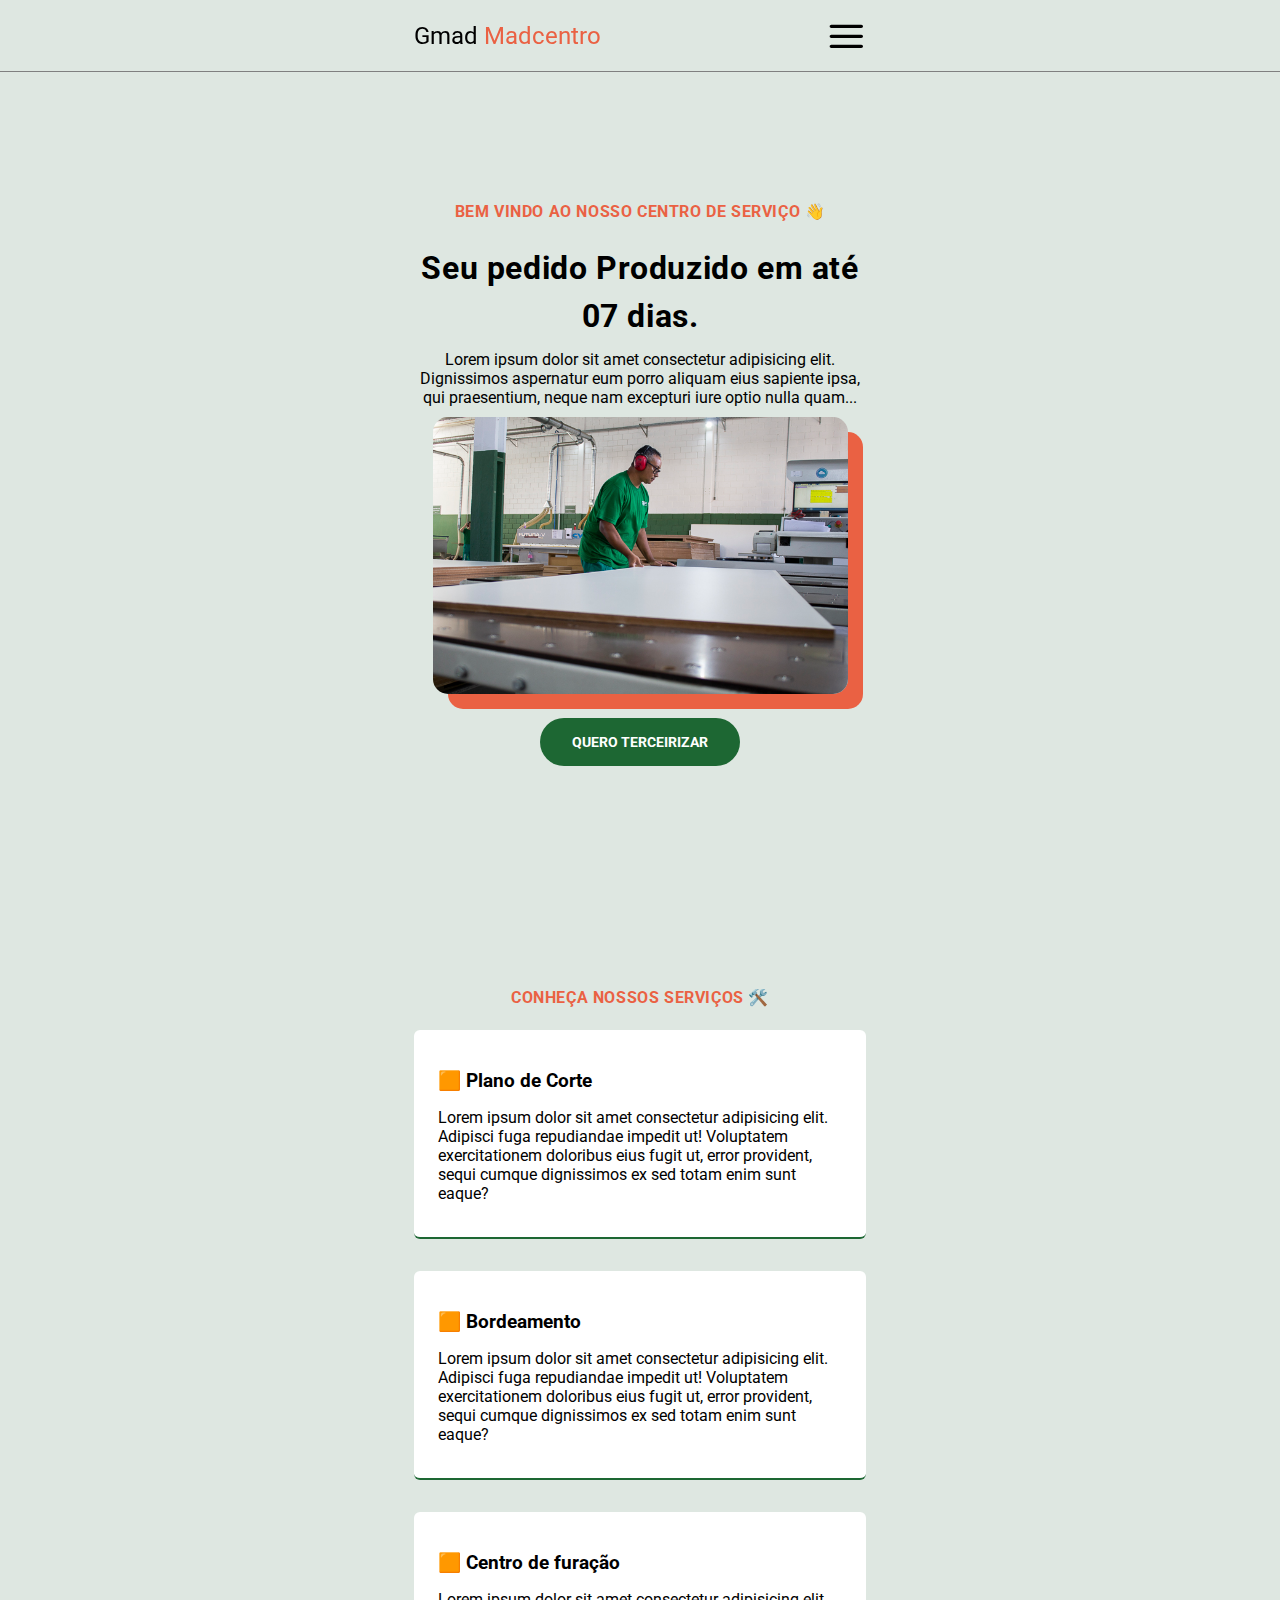
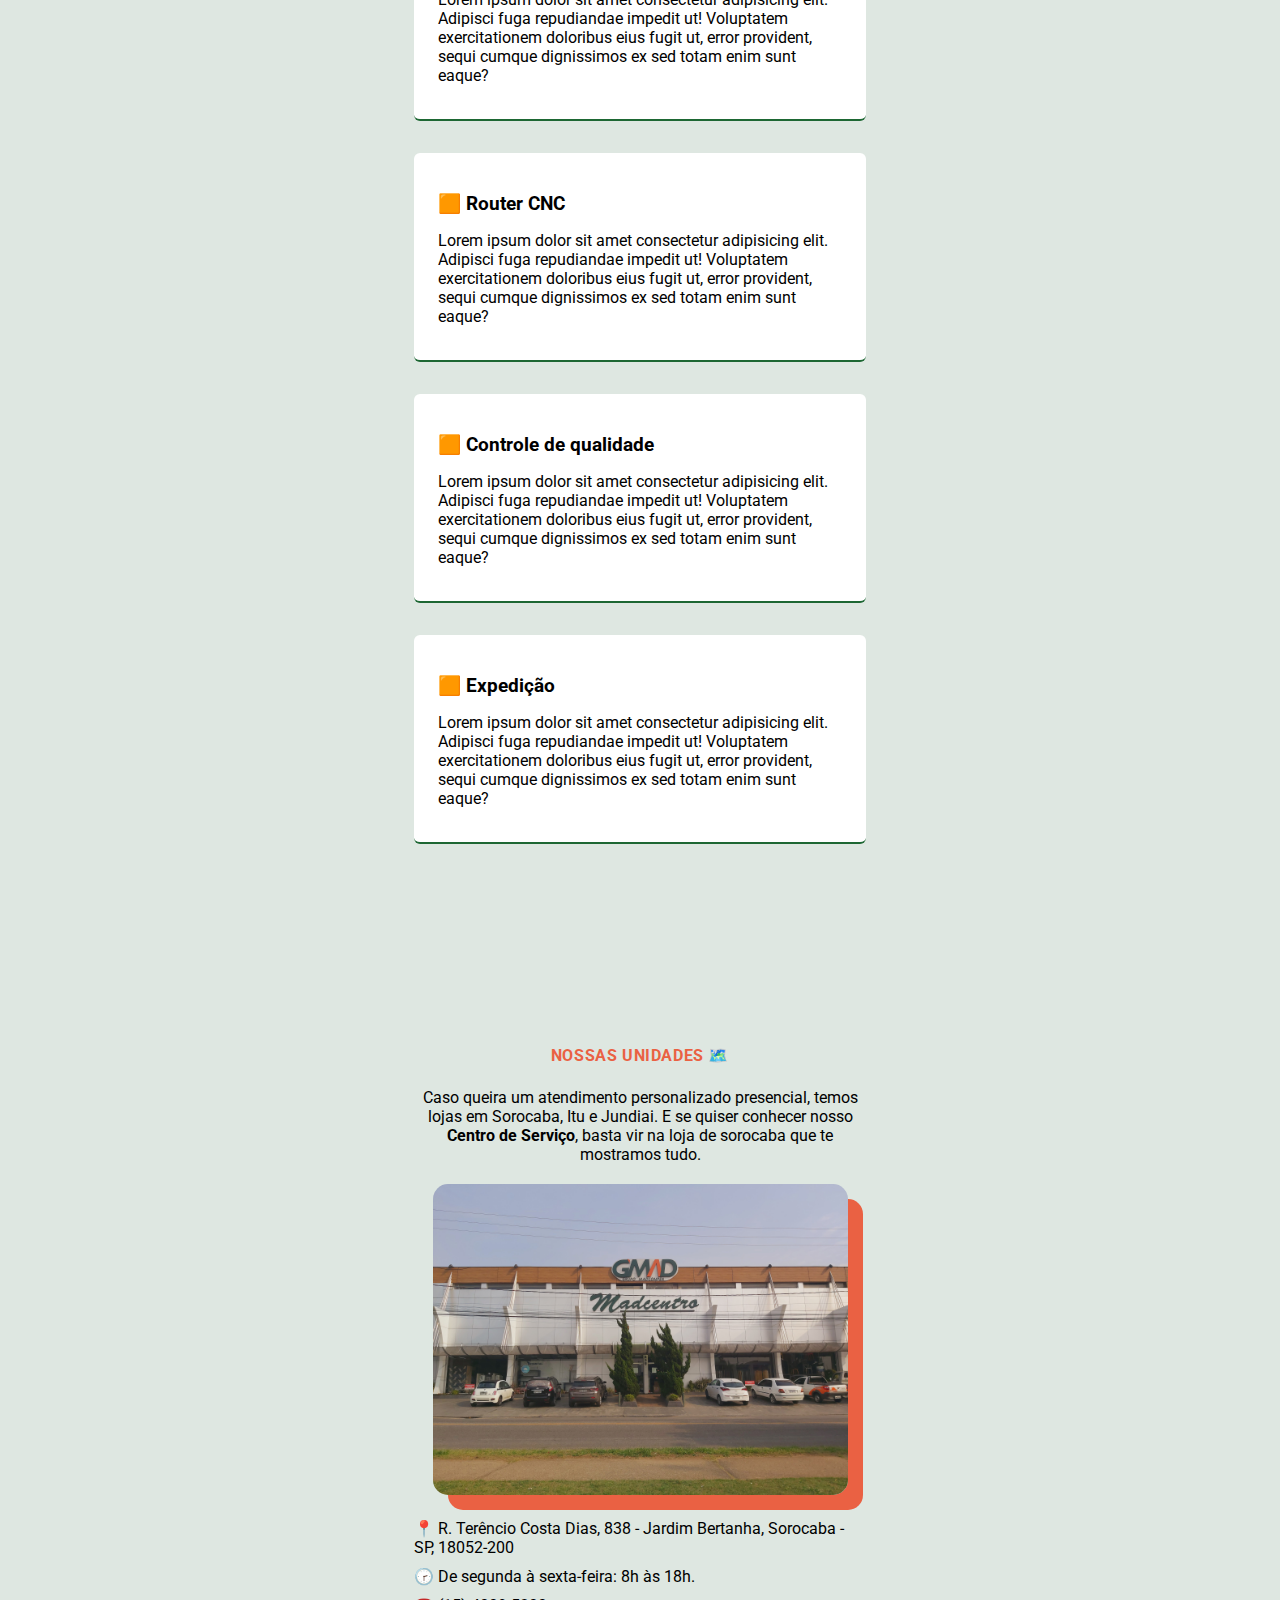
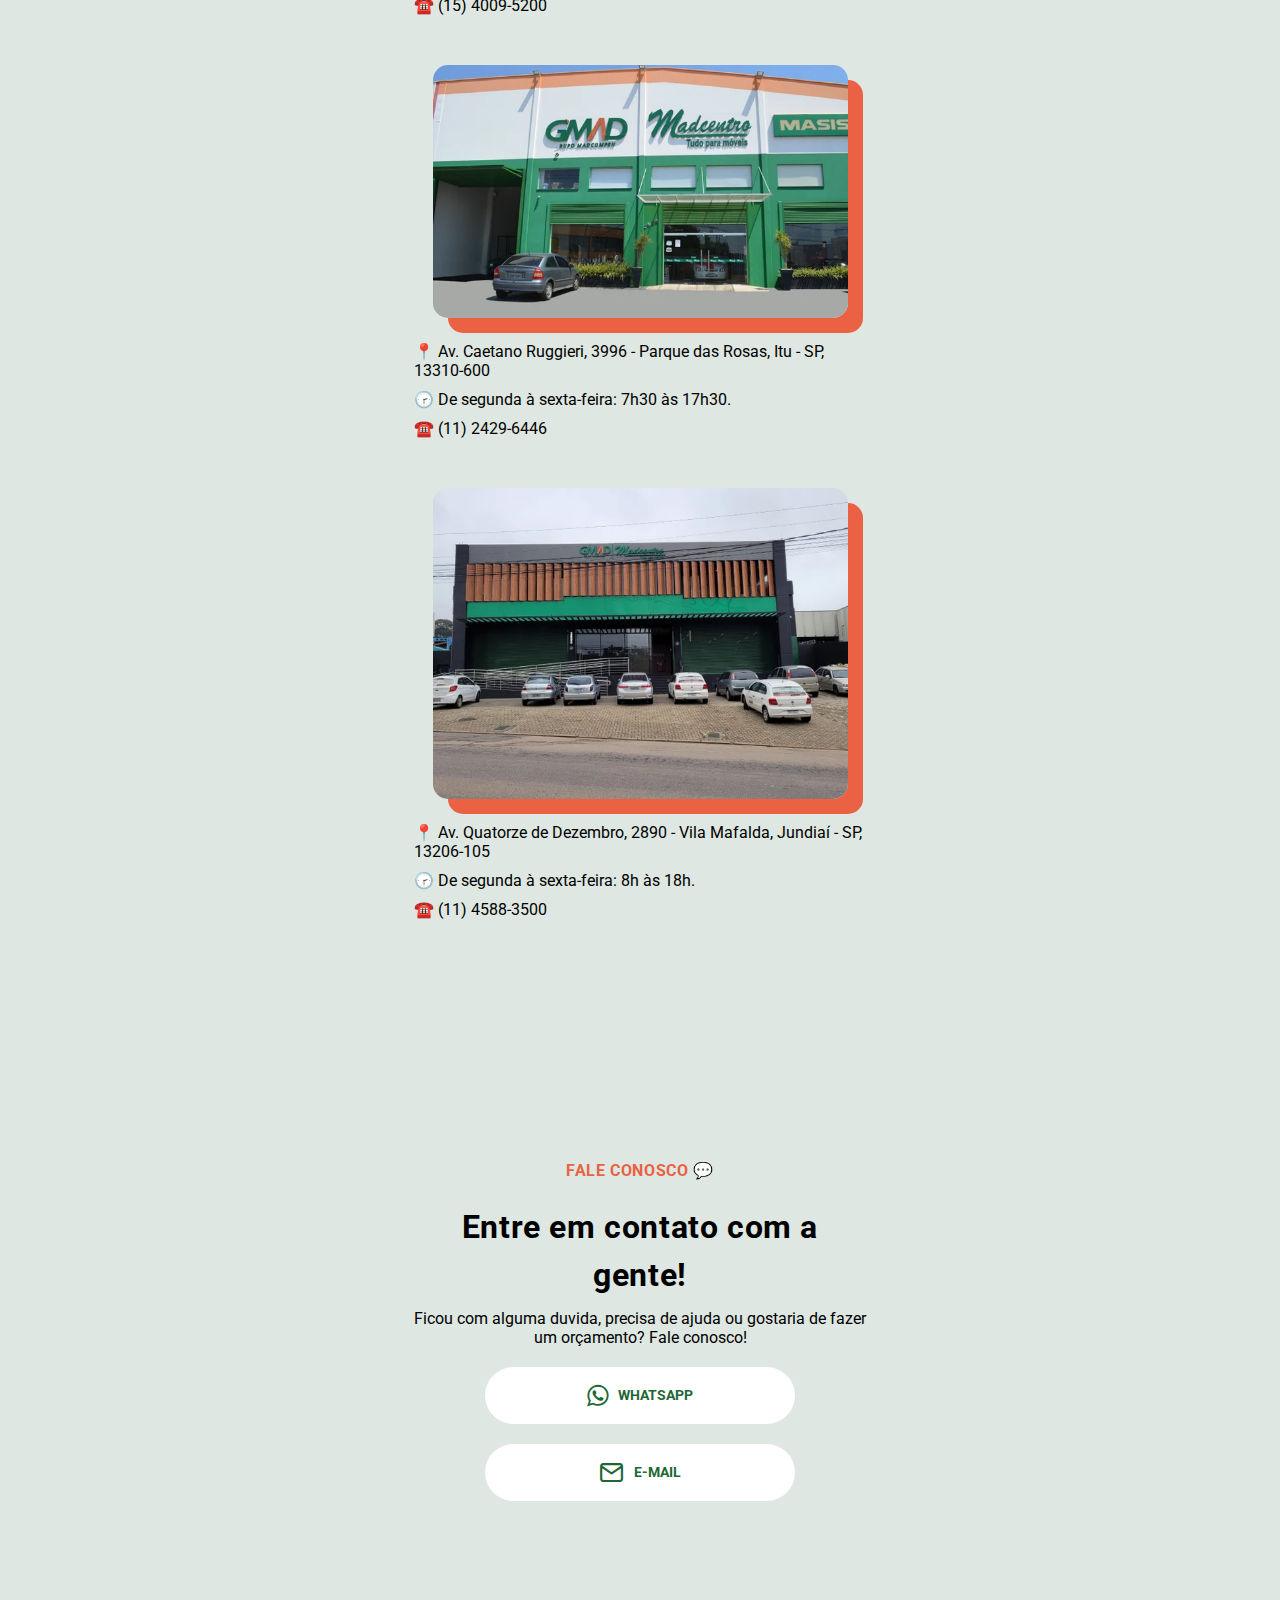
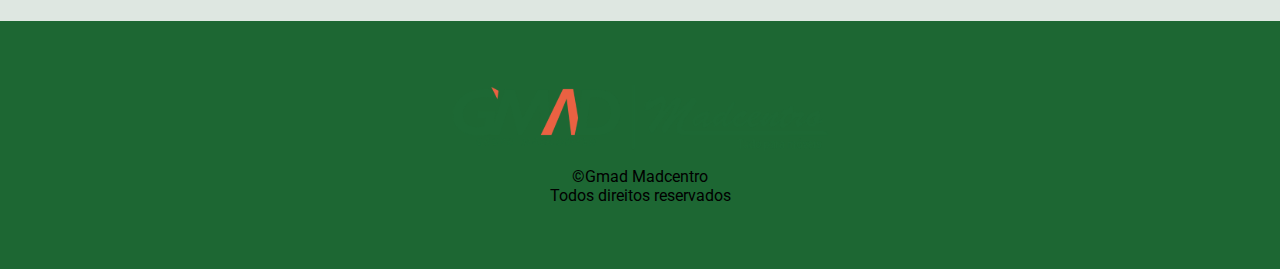
==== commit 0cad9dea: "correção de bugs e melhoria visual" ====
--- a/index.html
+++ b/index.html
@@ -85,7 +85,9 @@
               title="Homem trabalhando em uma maquina CNC"
             />
 
-            <a href="Calculadora do Marceneiro/calculadora.html" class="button">Quero terceirizar</a>
+            <a href="Calculadora do Marceneiro/calculadora.html" class="button"
+              >Quero terceirizar</a
+            >
           </div>
         </div>
       </section>
@@ -231,13 +233,11 @@
         <div class="wrapper">
           <header>
             <h4>Fale Conosco 💬</h4>
+            <h1>Entre em contato com a gente!</h1>
             <p>
               Ficou com alguma duvida, precisa de ajuda ou gostaria de fazer um
               orçamento? Fale conosco!
             </p>
-
-            
-
 
             <a
               href="https://api.whatsapp.com/send/?phone=5515988119443&text&type=phone_number&app_absent=0"
@@ -246,6 +246,10 @@
             >
               <i class="icon-whatsapp"></i>whatsapp
             </a>
+
+            <a href="mailto:" class="button">
+              <i class="icon-mail"></i>E-mail
+            </a>
           </header>
         </div>
       </section>
--- a/style.css
+++ b/style.css
@@ -275,7 +275,6 @@
 .lojajundiai p {
   text-align: left;
   margin: 1rem auto;
-  width: 35rem;
 }
 
 .lojasorocaba,
@@ -286,9 +285,11 @@
 
 /*-----------CONTACTUS------------*/
 #contactus p {
-  width: 35rem;
-  margin: 0 auto;
   margin-bottom: 2rem;
+}
+
+#contactus .button {
+  width: 31rem;
 }
 
 #contactus i {
@@ -298,13 +299,10 @@
 
 /*-----------FOOTER------------*/
 footer {
-  display: grid;
-  justify-content: center;
-}
-
-footer p {
-  text-align: left;
-}
+  background-color: var(--primary-color);
+  padding-block: 6.4rem;
+}
+
 
 /*======== BACK TO TOP ========*/
 #backToTopButton {
--- a/assets/icons/style.css
+++ b/assets/icons/style.css
@@ -1,10 +1,10 @@
 @font-face {
   font-family: 'icomoon';
-  src:  url('fonts/icomoon.eot?xs5w9h');
-  src:  url('fonts/icomoon.eot?xs5w9h#iefix') format('embedded-opentype'),
-    url('fonts/icomoon.ttf?xs5w9h') format('truetype'),
-    url('fonts/icomoon.woff?xs5w9h') format('woff'),
-    url('fonts/icomoon.svg?xs5w9h#icomoon') format('svg');
+  src:  url('fonts/icomoon.eot?r1irc9');
+  src:  url('fonts/icomoon.eot?r1irc9#iefix') format('embedded-opentype'),
+    url('fonts/icomoon.ttf?r1irc9') format('truetype'),
+    url('fonts/icomoon.woff?r1irc9') format('woff'),
+    url('fonts/icomoon.svg?r1irc9#icomoon') format('svg');
   font-weight: normal;
   font-style: normal;
   font-display: block;
@@ -28,6 +28,9 @@
 .icon-whatsapp:before {
   content: "\e906";
 }
+.icon-mail:before {
+  content: "\e907";
+}
 .icon-youtube:before {
   content: "\e900";
 }
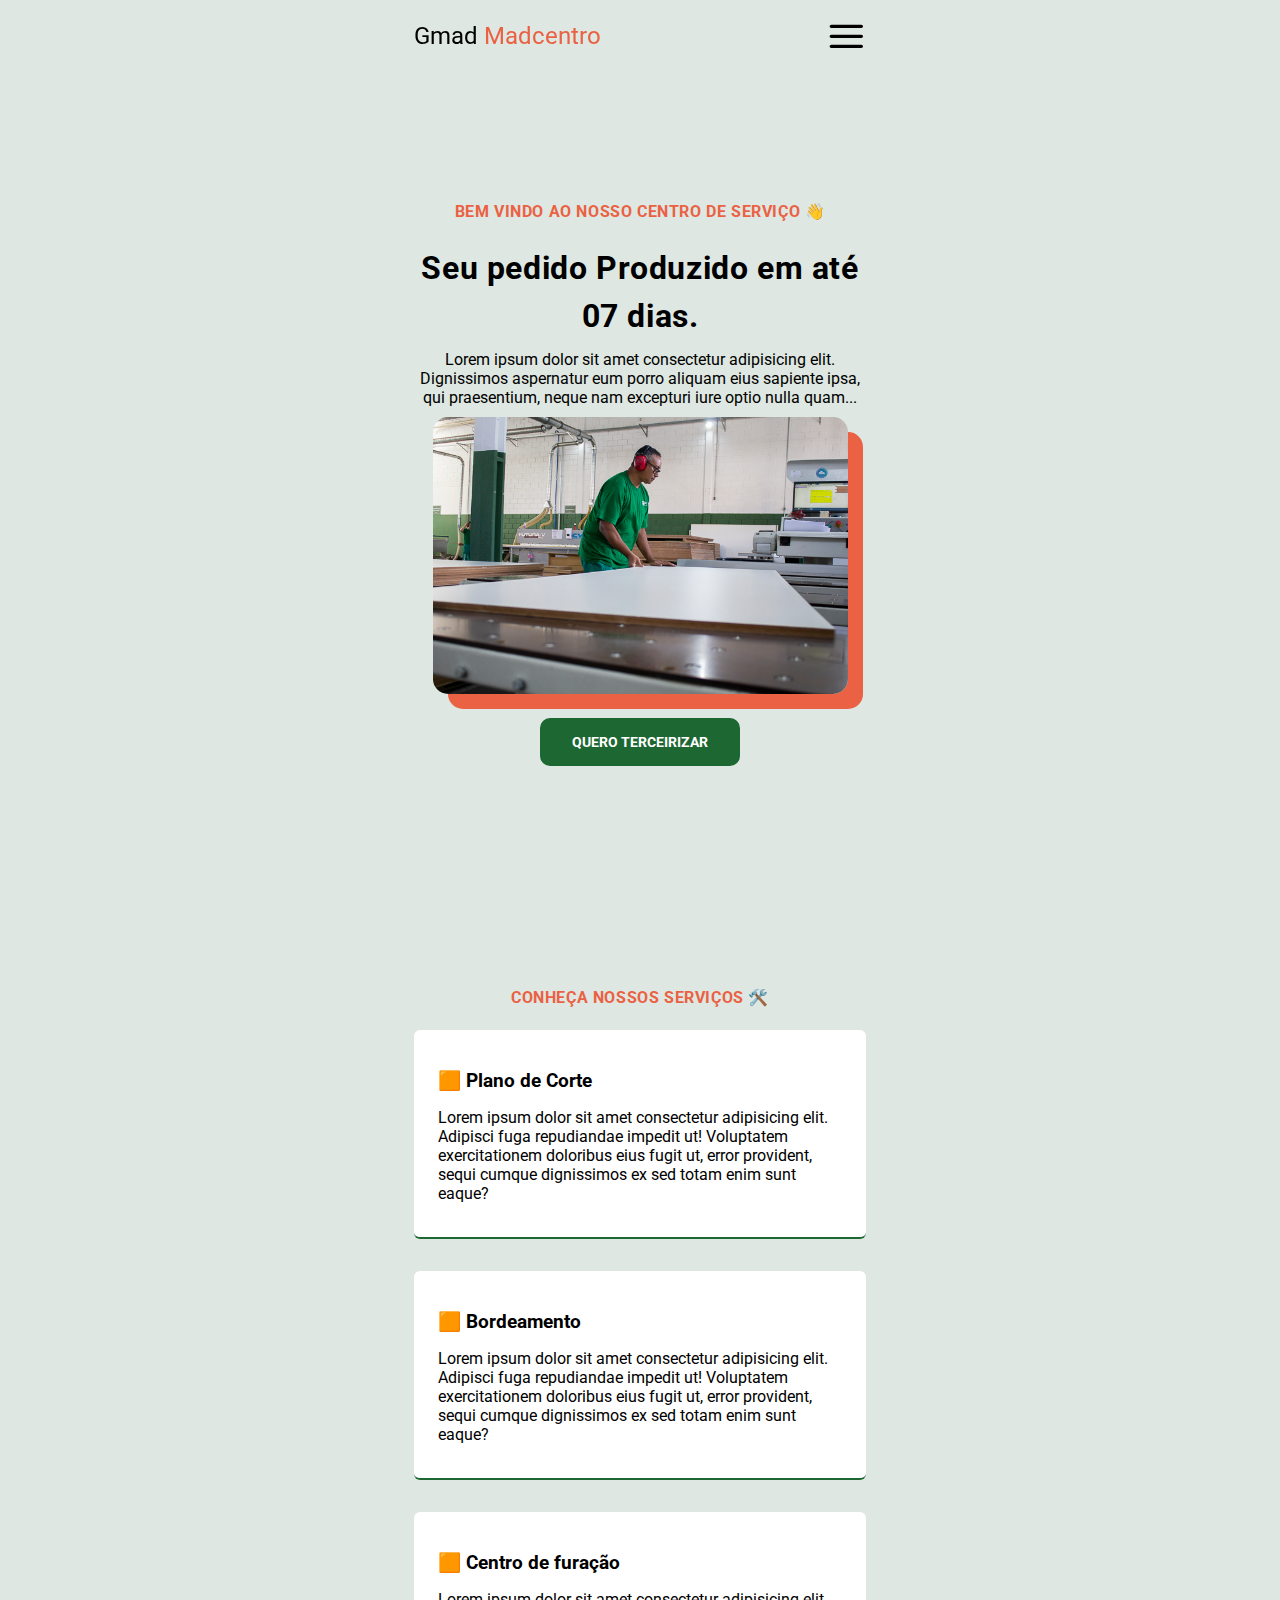
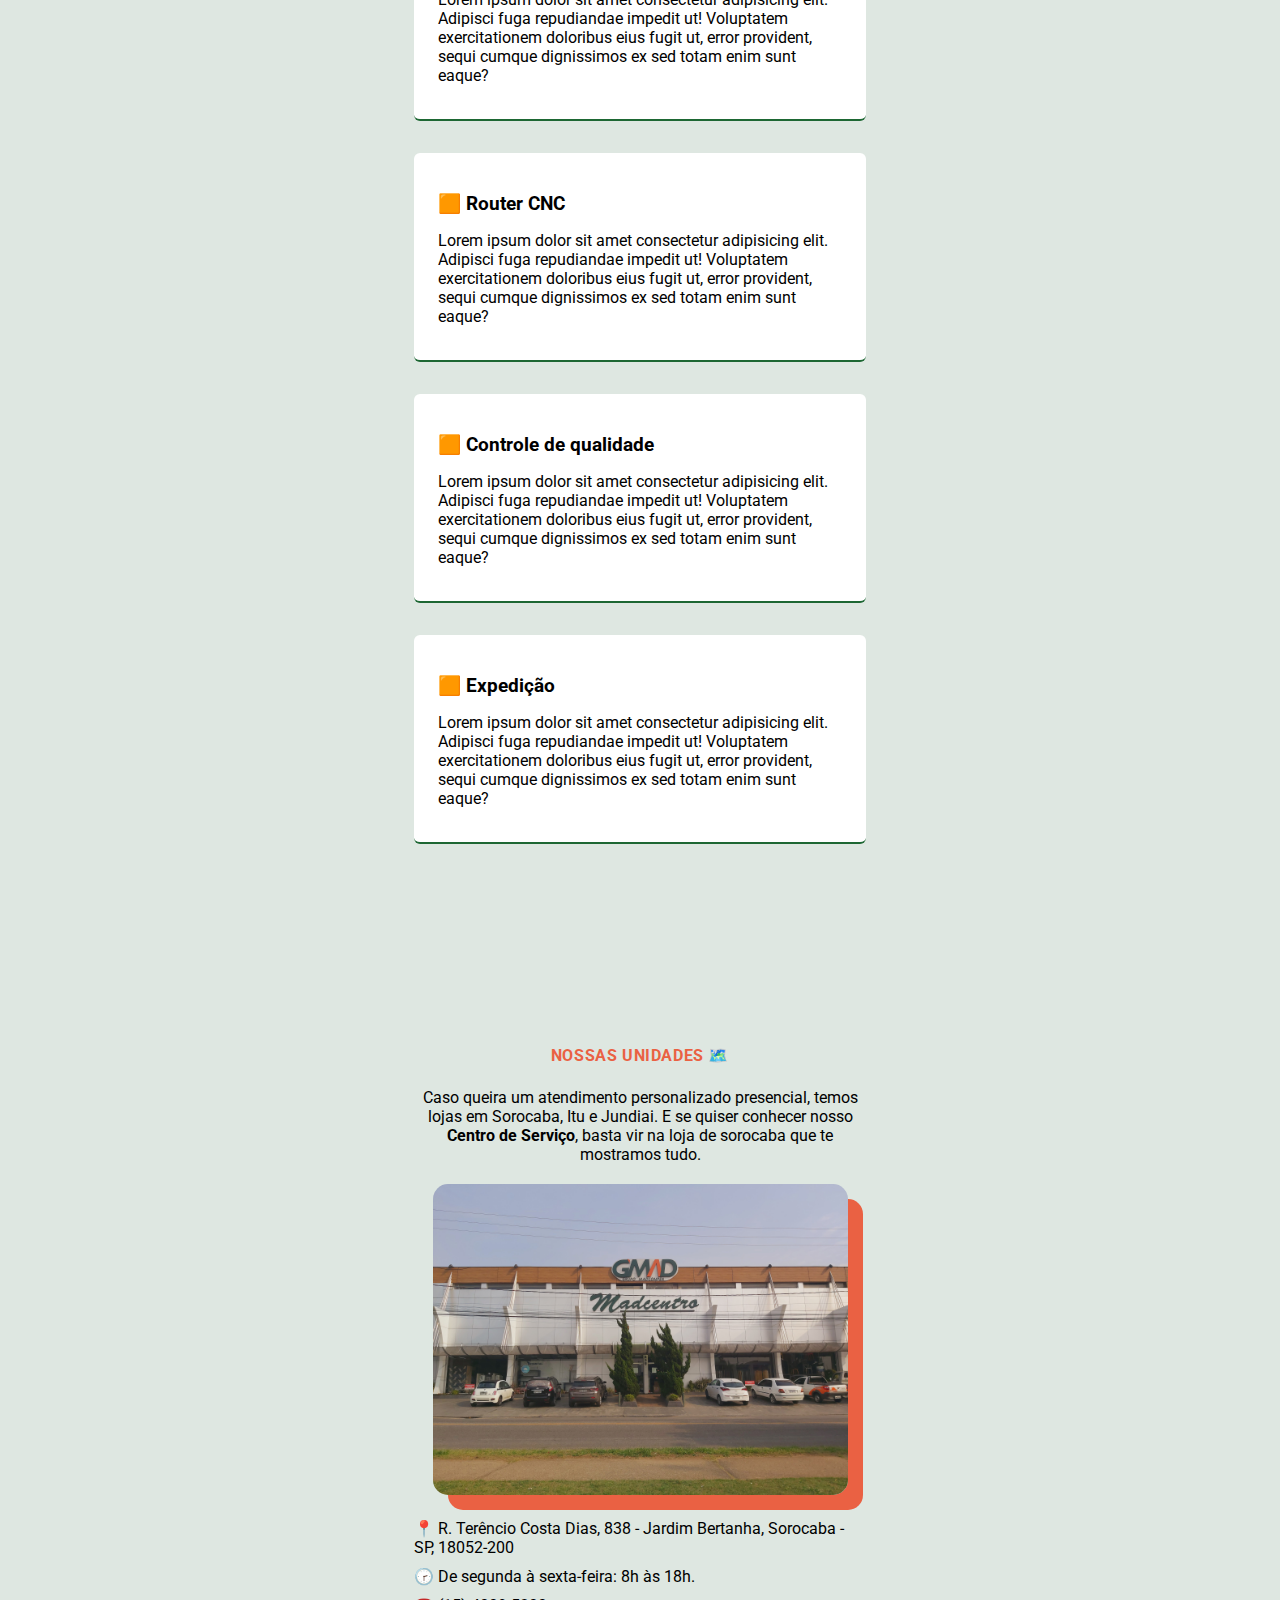
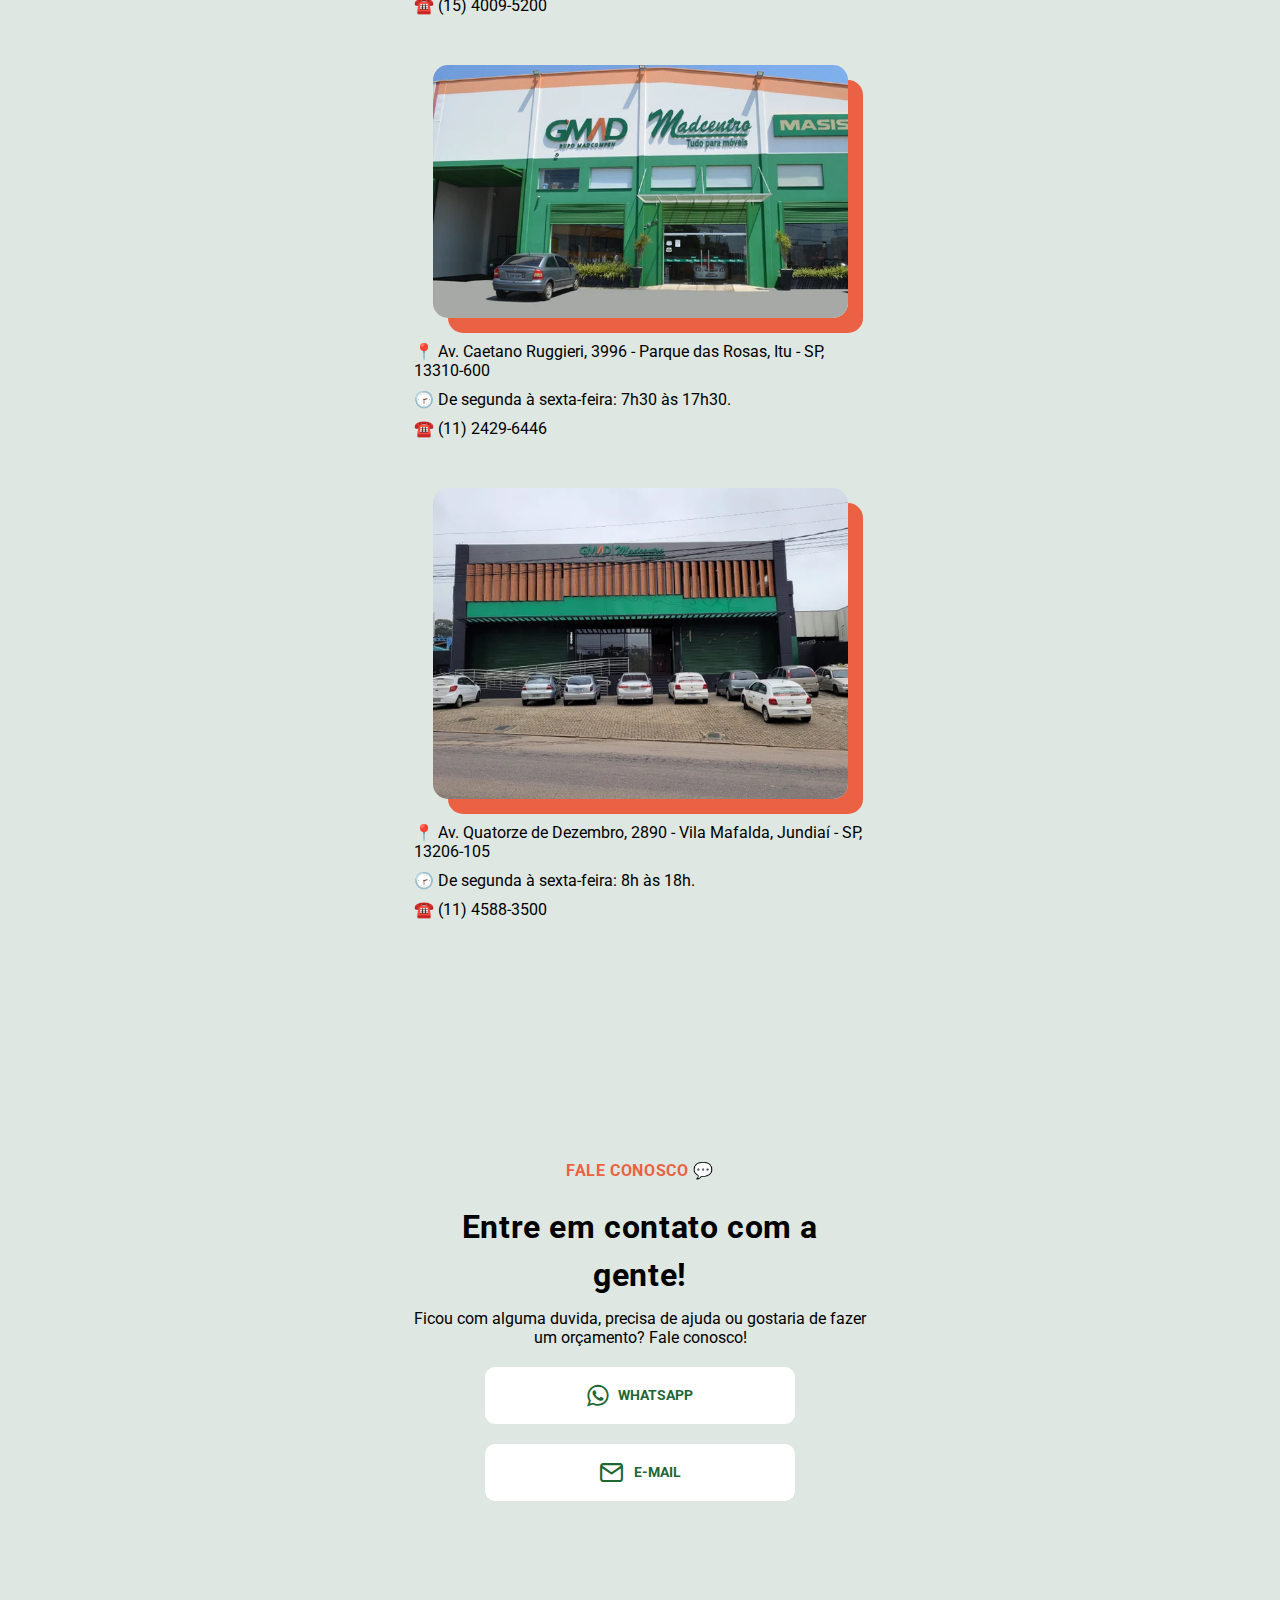
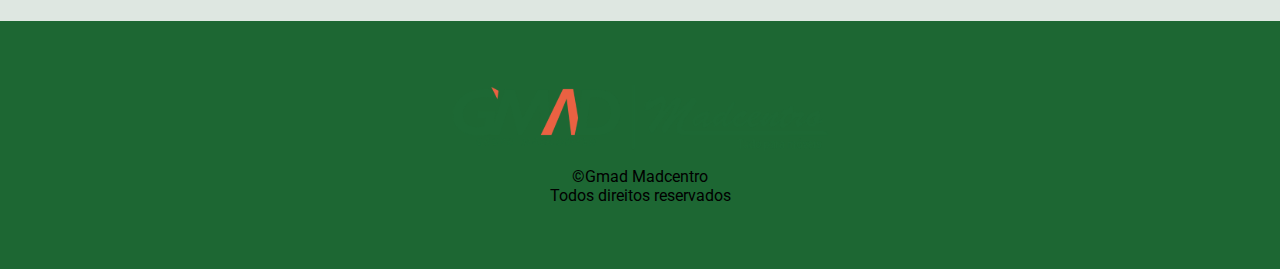
==== commit 3662a49c: "correção de bugs e melhorias para semantica" ====
--- a/index.html
+++ b/index.html
@@ -178,11 +178,14 @@
 
           <div class="content">
             <div class="lojasorocaba">
-              <a href="https://www.gmad.com.br/madcentro" target="_blank"
-                ><img
-                  src="assets/img/macentroSorocaba.jpg"
-                  alt="Loja Madcentro de Sorocaba"
-              /></a>
+              <figure>
+                <a href="https://www.gmad.com.br/madcentro" target="_blank"
+                  ><img
+                    src="assets/img/macentroSorocaba.jpg"
+                    alt="Loja Madcentro de Sorocaba"
+                /></a>
+              </figure>
+
               <p>
                 📍 R. Terêncio Costa Dias, 838 - Jardim Bertanha, Sorocaba - SP,
                 18052-200
@@ -193,13 +196,15 @@
             </div>
 
             <div class="lojaitu">
-              <a
-                href="https://www.gmad.com.br/gmad-madcentroitu"
-                target="_blank"
-                ><img
-                  src="assets/img/madcentroItu.webp"
-                  alt="Loja Madcentro de Itu"
-              /></a>
+              <figure>
+                <a
+                  href="https://www.gmad.com.br/gmad-madcentroitu"
+                  target="_blank"
+                  ><img
+                    src="assets/img/madcentroItu.webp"
+                    alt="Loja Madcentro de Itu"
+                /></a>
+              </figure>
               <p>
                 📍 Av. Caetano Ruggieri, 3996 - Parque das Rosas, Itu - SP,
                 13310-600
@@ -210,13 +215,15 @@
             </div>
 
             <div class="lojajundiai">
-              <a
-                href="https://www.gmad.com.br/gmad-madcentrojundiai"
-                target="_blank"
-                ><img
-                  src="assets/img/madcentroJundiai.webp"
-                  alt="Loja Madcentro de Jundiai"
-              /></a>
+              <figure>
+                <a
+                  href="https://www.gmad.com.br/gmad-madcentrojundiai"
+                  target="_blank"
+                  ><img
+                    src="assets/img/madcentroJundiai.webp"
+                    alt="Loja Madcentro de Jundiai"
+                /></a>
+              </figure>
               <p>
                 📍 Av. Quatorze de Dezembro, 2890 - Vila Mafalda, Jundiaí - SP,
                 13206-105
--- a/style.css
+++ b/style.css
@@ -50,7 +50,7 @@
   color: var(--primary-color);
 
   border: none;
-  border-radius: 4rem;
+  border-radius: 1rem;
 
   margin-bottom: 2rem;
   margin-inline: auto;
@@ -105,9 +105,6 @@
 
   height: var(--nav-height);
   width: 100vw;
-
-  z-index: 100;
-  border-bottom: 1px solid grey;
 }
 
 nav .wrapper {
@@ -189,7 +186,7 @@
   flex-direction: column;
   gap: 4.8rem;
 
-  margin-top: 10rem;
+  margin-top: 6rem;
   margin-bottom: 2rem;
 
   font-weight: 700;
@@ -303,7 +300,6 @@
   padding-block: 6.4rem;
 }
 
-
 /*======== BACK TO TOP ========*/
 #backToTopButton {
   position: fixed;
@@ -328,4 +324,4 @@
   opacity: 1;
   visibility: visible;
   transform: translateY(0);
-}
+}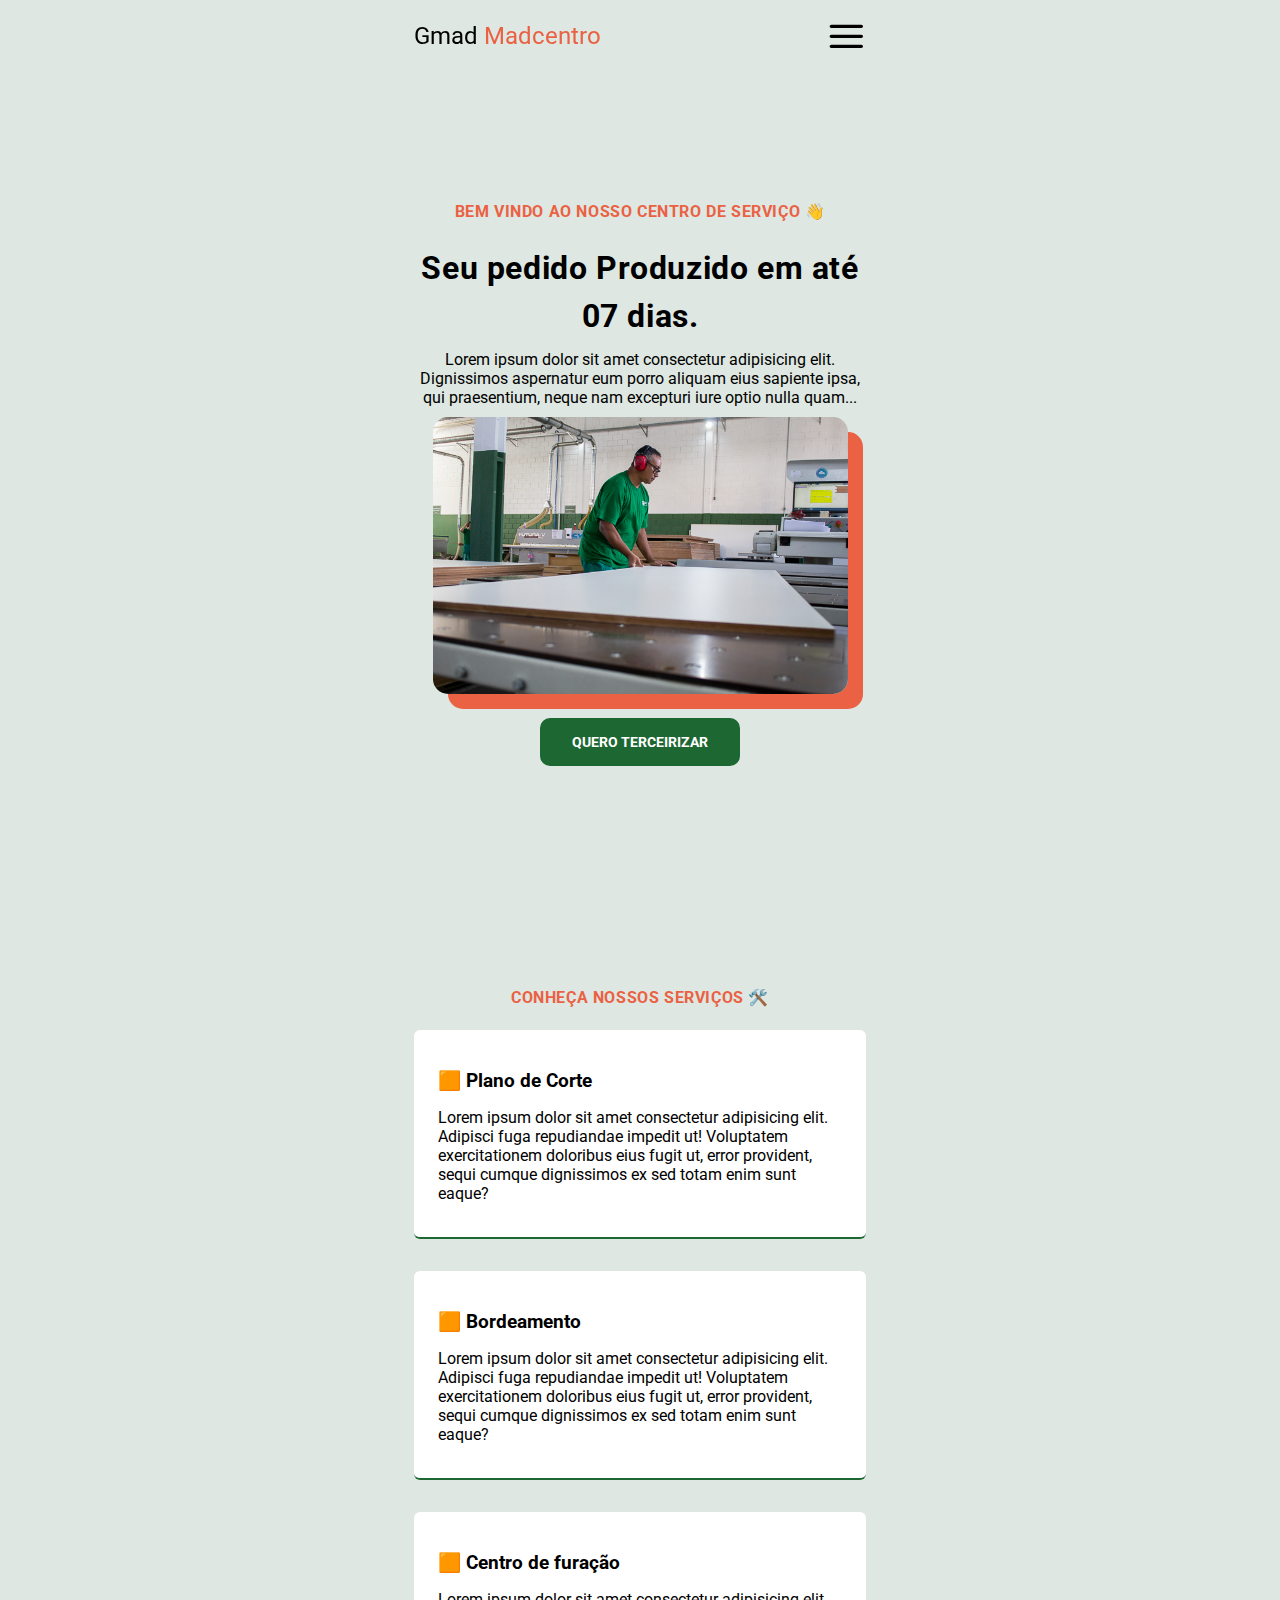
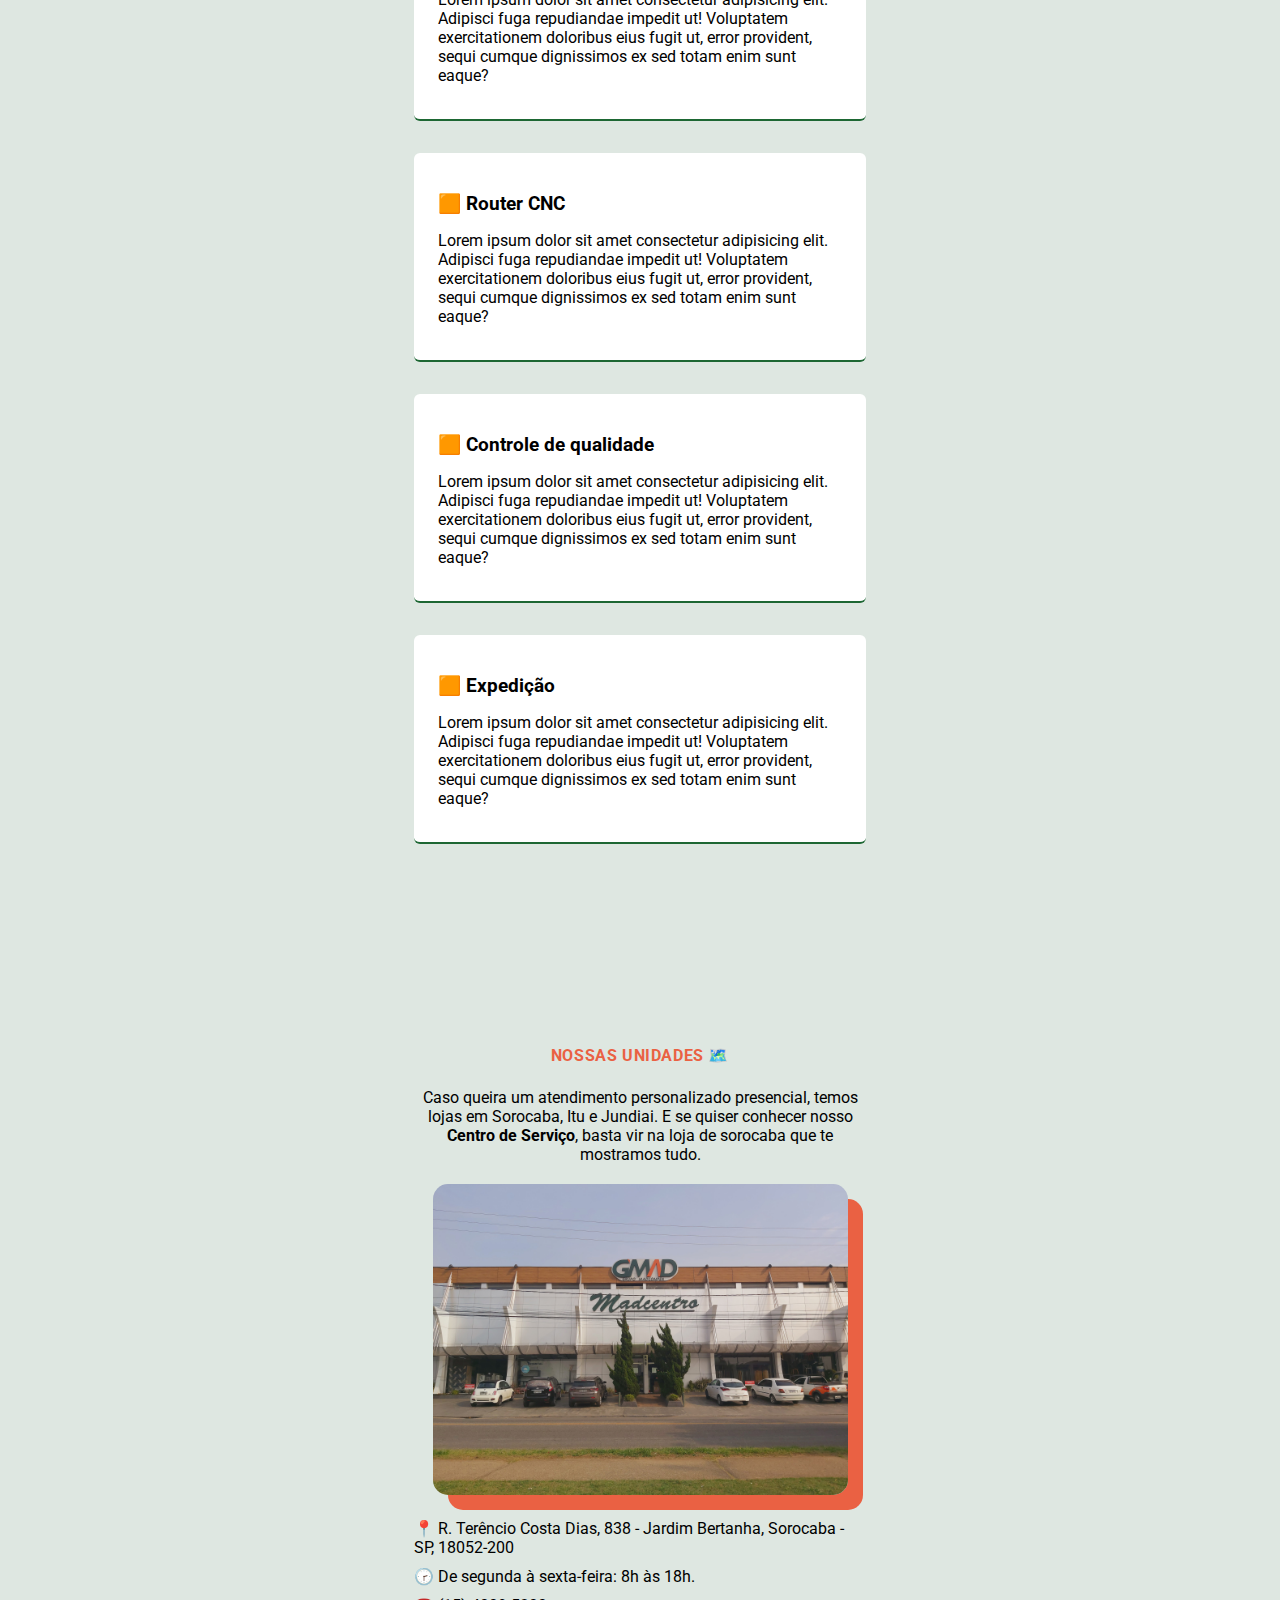
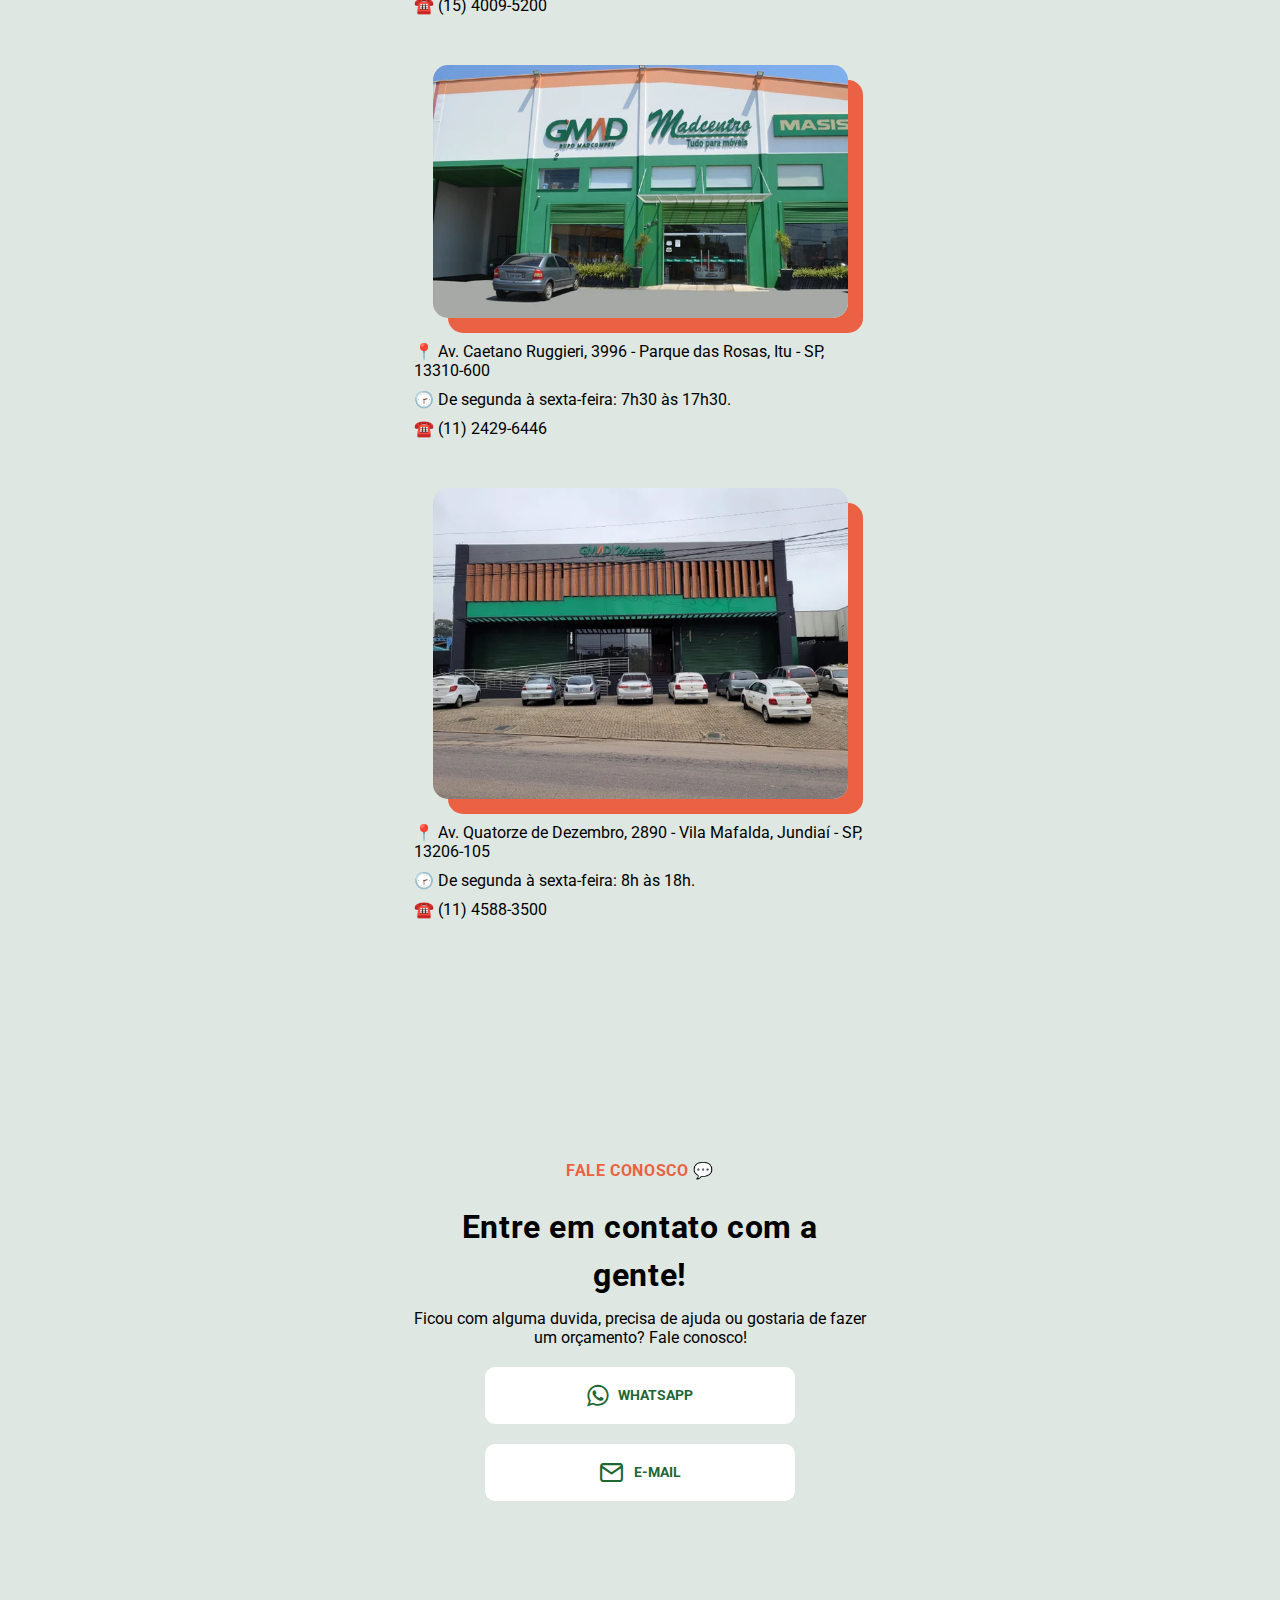
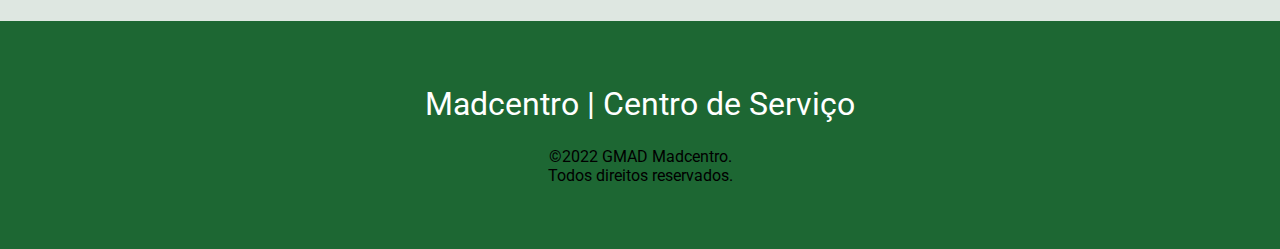
==== commit e8978835: "melhorias visuais" ====
--- a/index.html
+++ b/index.html
@@ -263,13 +263,13 @@
     </main>
 
     <footer>
-      <a href="#home"
-        ><img src="assets/img/Logo Lojalogo.svg" alt="Logo Madcentro"
-      /></a>
+      <a href="" class="logo">
+        <p>Madcentro | <span>Centro de Serviço</span> </p>
+      </a>
 
       <div class="brand">
-        <p>©Gmad Madcentro</p>
-        <p>Todos direitos reservados</p>
+        <p>©2022 GMAD Madcentro.</p>
+        <p>Todos direitos reservados.</p>
       </div>
     </footer>
 
--- a/style.css
+++ b/style.css
@@ -300,6 +300,15 @@
   padding-block: 6.4rem;
 }
 
+footer .logo {
+  font-size: 3.2rem;
+  color: white;
+}
+
+footer .brand {
+  margin-top: 2.4rem;
+}
+
 /*======== BACK TO TOP ========*/
 #backToTopButton {
   position: fixed;
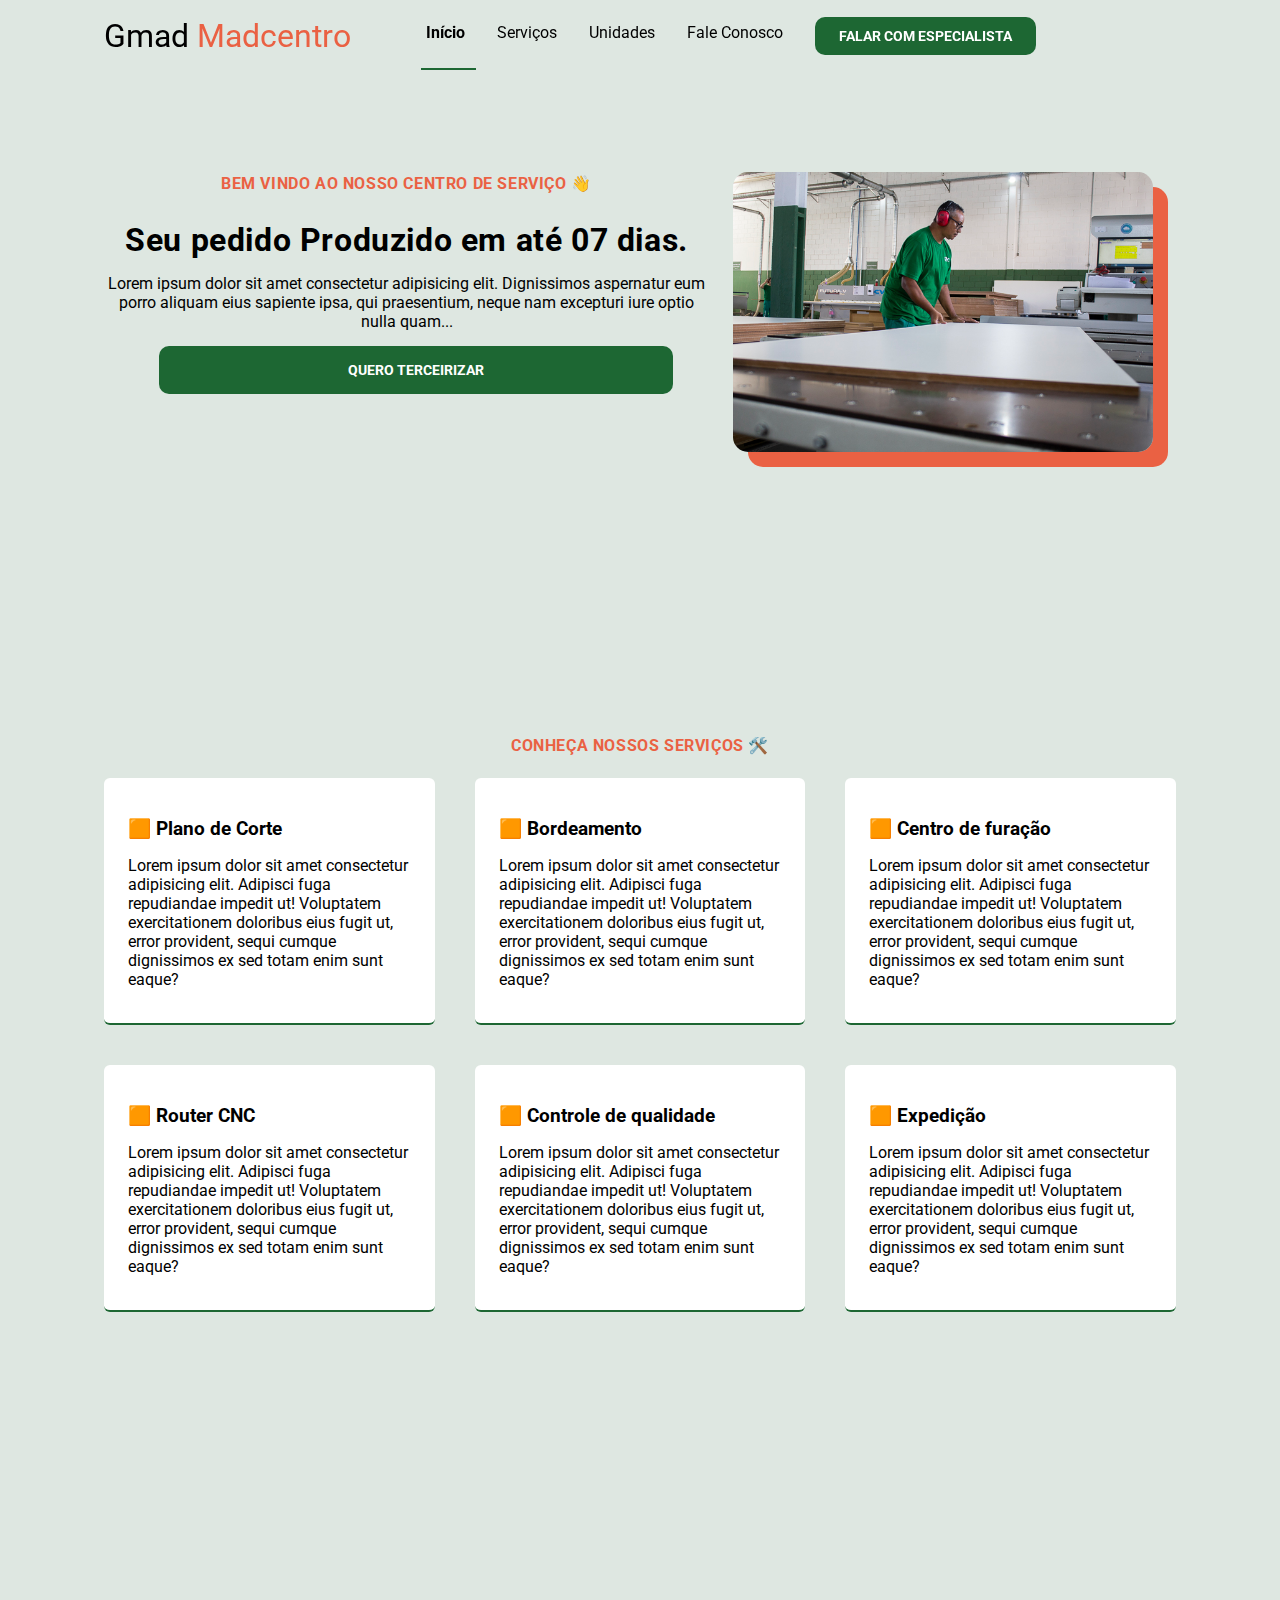
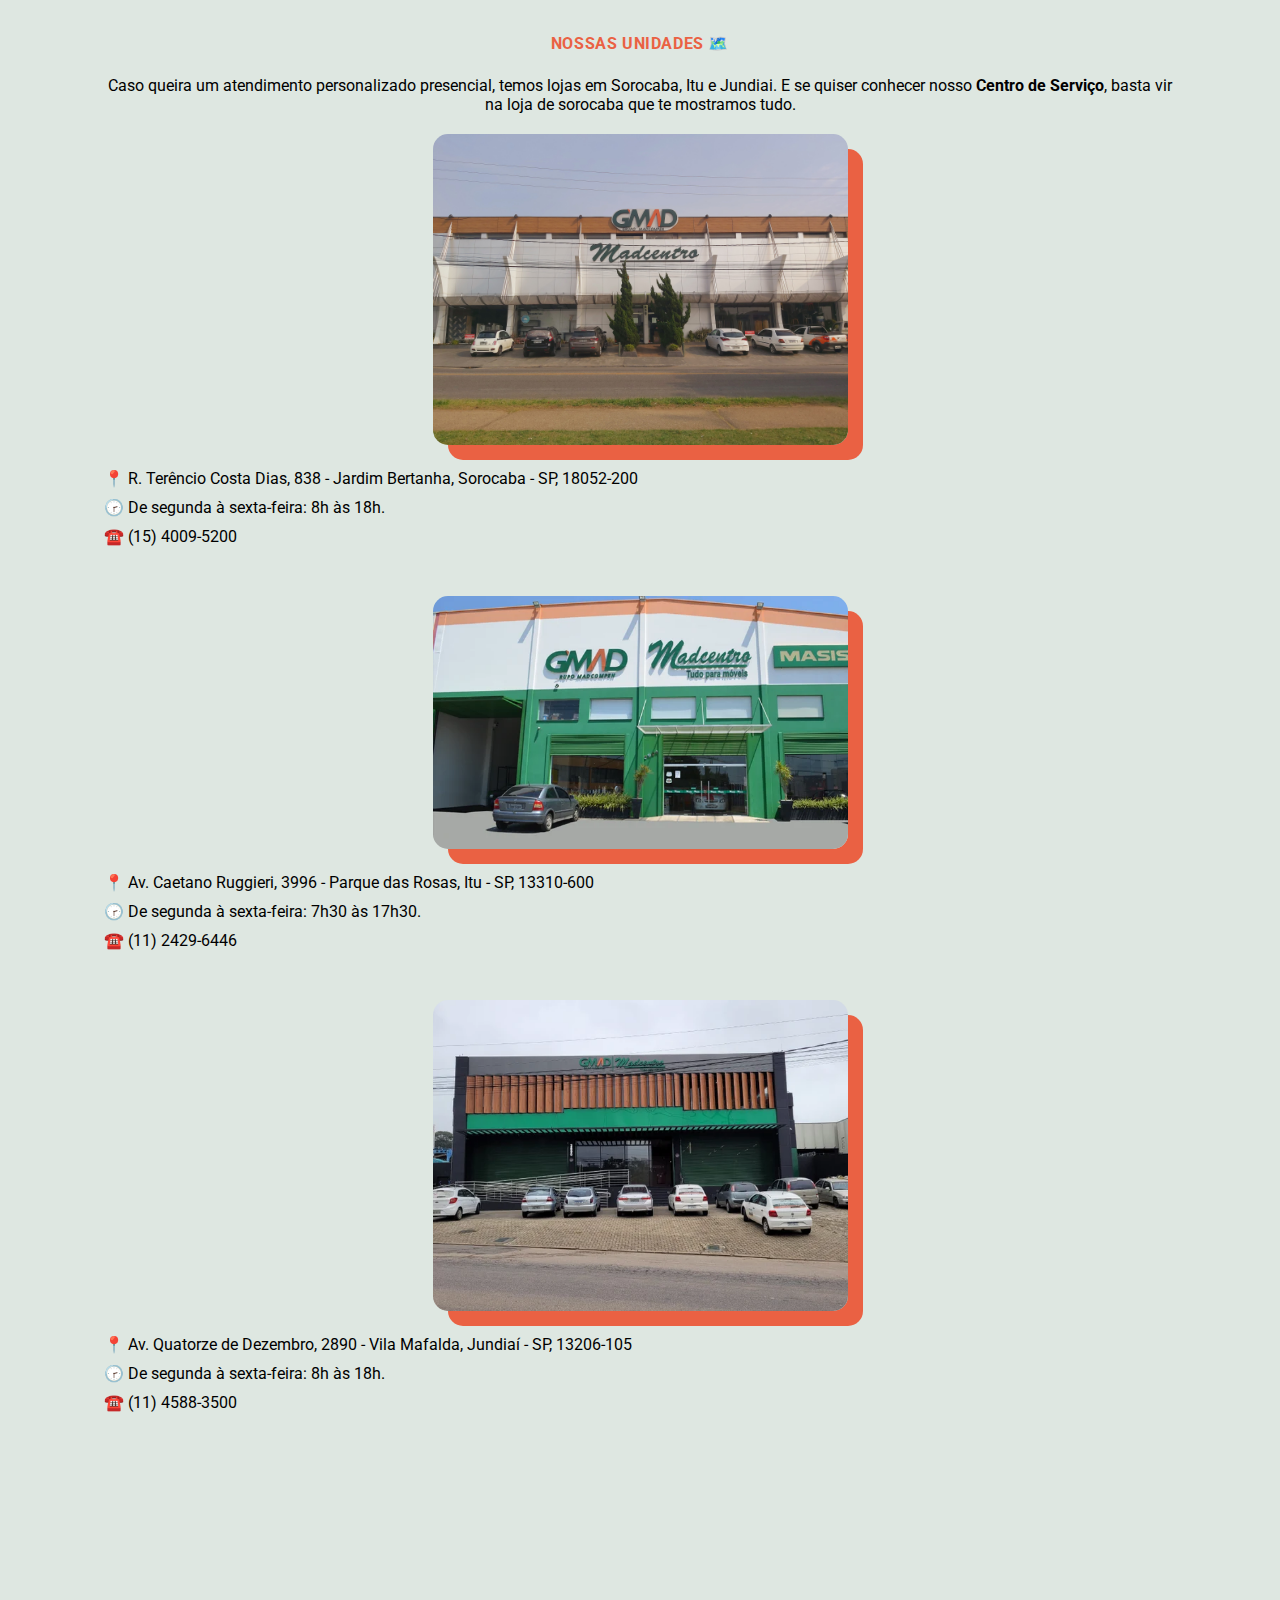
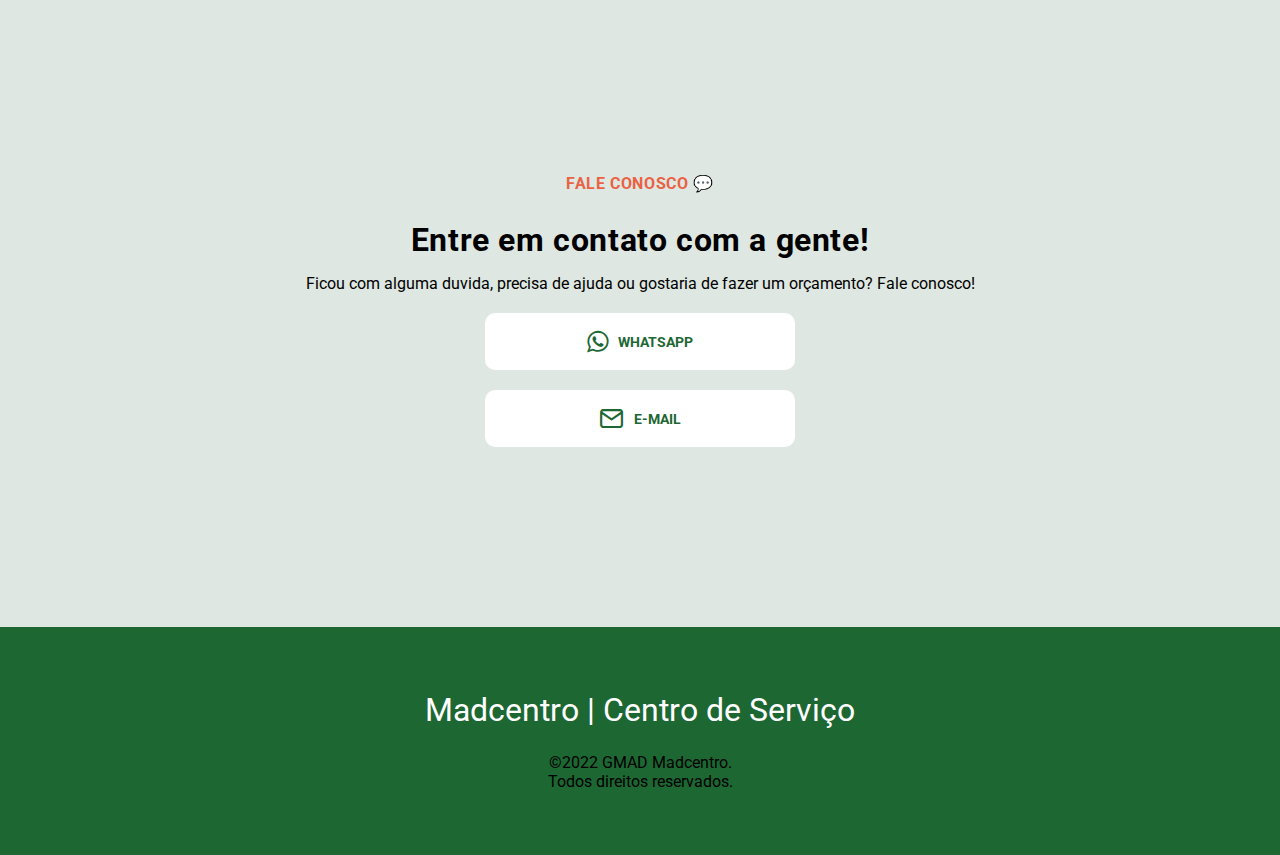
==== commit 54f60d72: "corrigido bugs visuais e feito home / services" ====
--- a/index.html
+++ b/index.html
@@ -84,7 +84,6 @@
               alt="homem trabalhando em uma maquina CNC"
               title="Homem trabalhando em uma maquina CNC"
             />
-
             <a href="Calculadora do Marceneiro/calculadora.html" class="button"
               >Quero terceirizar</a
             >
@@ -177,60 +176,62 @@
           </header>
 
           <div class="content">
-            <div class="lojasorocaba">
-              <figure>
-                <a href="https://www.gmad.com.br/madcentro" target="_blank"
-                  ><img
-                    src="assets/img/macentroSorocaba.jpg"
-                    alt="Loja Madcentro de Sorocaba"
-                /></a>
-              </figure>
-
-              <p>
-                📍 R. Terêncio Costa Dias, 838 - Jardim Bertanha, Sorocaba - SP,
-                18052-200
-              </p>
-              <p>🕝 De segunda à sexta-feira: 8h às 18h.</p>
-
-              <p>☎️ (15) 4009-5200</p>
-            </div>
-
-            <div class="lojaitu">
-              <figure>
-                <a
-                  href="https://www.gmad.com.br/gmad-madcentroitu"
-                  target="_blank"
-                  ><img
-                    src="assets/img/madcentroItu.webp"
-                    alt="Loja Madcentro de Itu"
-                /></a>
-              </figure>
-              <p>
-                📍 Av. Caetano Ruggieri, 3996 - Parque das Rosas, Itu - SP,
-                13310-600
-              </p>
-              <p>🕝 De segunda à sexta-feira: 7h30 às 17h30.</p>
-
-              <p>☎️ (11) 2429-6446</p>
-            </div>
-
-            <div class="lojajundiai">
-              <figure>
-                <a
-                  href="https://www.gmad.com.br/gmad-madcentrojundiai"
-                  target="_blank"
-                  ><img
-                    src="assets/img/madcentroJundiai.webp"
-                    alt="Loja Madcentro de Jundiai"
-                /></a>
-              </figure>
-              <p>
-                📍 Av. Quatorze de Dezembro, 2890 - Vila Mafalda, Jundiaí - SP,
-                13206-105
-              </p>
-              <p>🕝 De segunda à sexta-feira: 8h às 18h.</p>
-
-              <p>☎️ (11) 4588-3500</p>
+            <div class="store">
+              <div class="lojasorocaba">
+                <figure>
+                  <a href="https://www.gmad.com.br/madcentro" target="_blank"
+                    ><img
+                      src="assets/img/macentroSorocaba.jpg"
+                      alt="Loja Madcentro de Sorocaba"
+                  /></a>
+                </figure>
+
+                <p>
+                  📍 R. Terêncio Costa Dias, 838 - Jardim Bertanha, Sorocaba -
+                  SP, 18052-200
+                </p>
+                <p>🕝 De segunda à sexta-feira: 8h às 18h.</p>
+
+                <p>☎️ (15) 4009-5200</p>
+              </div>
+
+              <div class="lojaitu">
+                <figure>
+                  <a
+                    href="https://www.gmad.com.br/gmad-madcentroitu"
+                    target="_blank"
+                    ><img
+                      src="assets/img/madcentroItu.webp"
+                      alt="Loja Madcentro de Itu"
+                  /></a>
+                </figure>
+                <p>
+                  📍 Av. Caetano Ruggieri, 3996 - Parque das Rosas, Itu - SP,
+                  13310-600
+                </p>
+                <p>🕝 De segunda à sexta-feira: 7h30 às 17h30.</p>
+
+                <p>☎️ (11) 2429-6446</p>
+              </div>
+
+              <div class="lojajundiai">
+                <figure>
+                  <a
+                    href="https://www.gmad.com.br/gmad-madcentrojundiai"
+                    target="_blank"
+                    ><img
+                      src="assets/img/madcentroJundiai.webp"
+                      alt="Loja Madcentro de Jundiai"
+                  /></a>
+                </figure>
+                <p>
+                  📍 Av. Quatorze de Dezembro, 2890 - Vila Mafalda, Jundiaí -
+                  SP, 13206-105
+                </p>
+                <p>🕝 De segunda à sexta-feira: 8h às 18h.</p>
+
+                <p>☎️ (11) 4588-3500</p>
+              </div>
             </div>
           </div>
         </div>
@@ -264,7 +265,7 @@
 
     <footer>
       <a href="" class="logo">
-        <p>Madcentro | <span>Centro de Serviço</span> </p>
+        <p>Madcentro | <span>Centro de Serviço</span></p>
       </a>
 
       <div class="brand">
--- a/style.css
+++ b/style.css
@@ -229,7 +229,7 @@
   width: 41.5rem;
 }
 
-.content .button {
+#home .button {
   margin-top: 2rem;
   background-color: var(--primary-color);
   color: #fff;
@@ -333,4 +333,192 @@
   opacity: 1;
   visibility: visible;
   transform: translateY(0);
-}+}
+
+/*======== MEDIAQUERIES ========*/
+@media (min-width: 1024px) {
+  body {
+    overflow: auto;
+  }
+
+  .wrapper {
+    width: min(112rem, 100%);
+    display: grid;
+  }
+
+  section {
+    padding-block: 16rem;
+  }
+
+  /*======== NAVBAR ========*/
+  nav#navigation .wrapper * {
+    margin: 0;
+    padding: 0;
+    visibility: initial;
+    display: initial;
+    opacity: initial;
+    flex-direction: initial;
+    position: initial;
+    font-size: initial;
+    font-weight: initial;
+    transform: initial;
+    color: initial;
+    background-color: initial;
+    filter: initial;
+  }
+
+  nav#navigation .close-menu,
+  nav#navigation .open-menu,
+  nav#navigation .social {
+    display: none;
+  }
+
+  nav#navigation .logo p {
+    font-size: 3.2rem;
+  }
+
+  nav#navigation .logo span {
+    font-size: 3.2rem;
+    color: var(--text-color);
+  }
+
+  nav#navigation .menu {
+    display: flex;
+    align-items: center;
+    justify-content: space-between;
+    width: 70%;
+  }
+
+  nav#navigation .menu ul:nth-child(1) {
+    display: flex;
+    gap: 3.2rem;
+  }
+
+  nav#navigation .menu ul li a {
+    color: black;
+  }
+
+  nav#navigation .menu a.button {
+    display: flex;
+    justify-content: center;
+    align-items: center;
+    padding: 1rem 2.4rem;
+
+    color: white;
+    background-color: var(--primary-color);
+
+    font-weight: 700;
+    font-size: 1.4rem;
+    line-height: 1.8rem;
+    text-transform: uppercase;
+  }
+
+  nav#navigation .menu a.button:hover {
+    background-color: var(--primary-color);
+    border: none;
+    color: white;
+  }
+
+  nav#navigation.scroll .menu ul li a {
+    color: white;
+  }
+
+  nav#navigation.scroll .menu a.button {
+    background-color: white;
+    color: var(--text-color);
+  }
+
+  nav#navigation .menu li a {
+    transition: opacity 0.4s;
+  }
+
+  nav#navigation .menu li a.active,
+  nav#navigation .menu li a:hover {
+    opacity: 1;
+    font-weight: 700;
+  }
+
+  nav#navigation .menu li a::after {
+    content: '';
+    width: 0%;
+    height: 2px;
+    background-color: var(--primary-color);
+
+    position: relative;
+    bottom: -2rem;
+    left: -0.5rem;
+
+    display: block;
+
+    transition: width 0.2s;
+  }
+
+  nav#navigation.scroll .menu li a::after {
+    background-color: white;
+  }
+
+  nav#navigation .menu li a.active::after,
+  nav#navigation .menu li a:hover::after {
+    padding-inline: 0.8rem;
+    width: 100%;
+  }
+
+  nav#navigation.scroll .menu li a.active,
+  nav#navigation.scroll .menu li a:hover {
+    opacity: 1;
+  }
+
+  nav#navigation.scroll .menu a.button.active,
+  nav#navigation.scroll .menu a.button:hover {
+    background-color: var(--primary-color);
+    filter: brightness(1.3);
+    border: none;
+  }
+
+  /*======== HOME ========*/
+  #home::before {
+    height: calc(96% - var(--nav-height));
+  }
+
+  #home {
+    padding-top: var(--nav-height);
+  }
+
+  #home .wrapper {
+    grid-template-columns: 60.5rem 1fr;
+  }
+  
+  #home h1 {
+    font-size: 3.2rem;
+  }
+  
+  #home .content p {
+    font-size: 1.8rem;
+  }
+
+  #home .button {
+    width: 110%;
+    margin-left: -55rem;
+    margin-top: -11rem;
+  }
+  
+  #home img {
+    width: 42rem;
+  }
+
+  /*======== SERVICES ========*/
+  #services .cards {
+    flex-direction: row;
+    flex-wrap: wrap;
+    gap: 4rem;
+  }
+  
+  #services .card {
+    width: 30%;
+    flex-grow: 1;
+  }
+
+  /*======== STORES ========*/
+  
+
+}
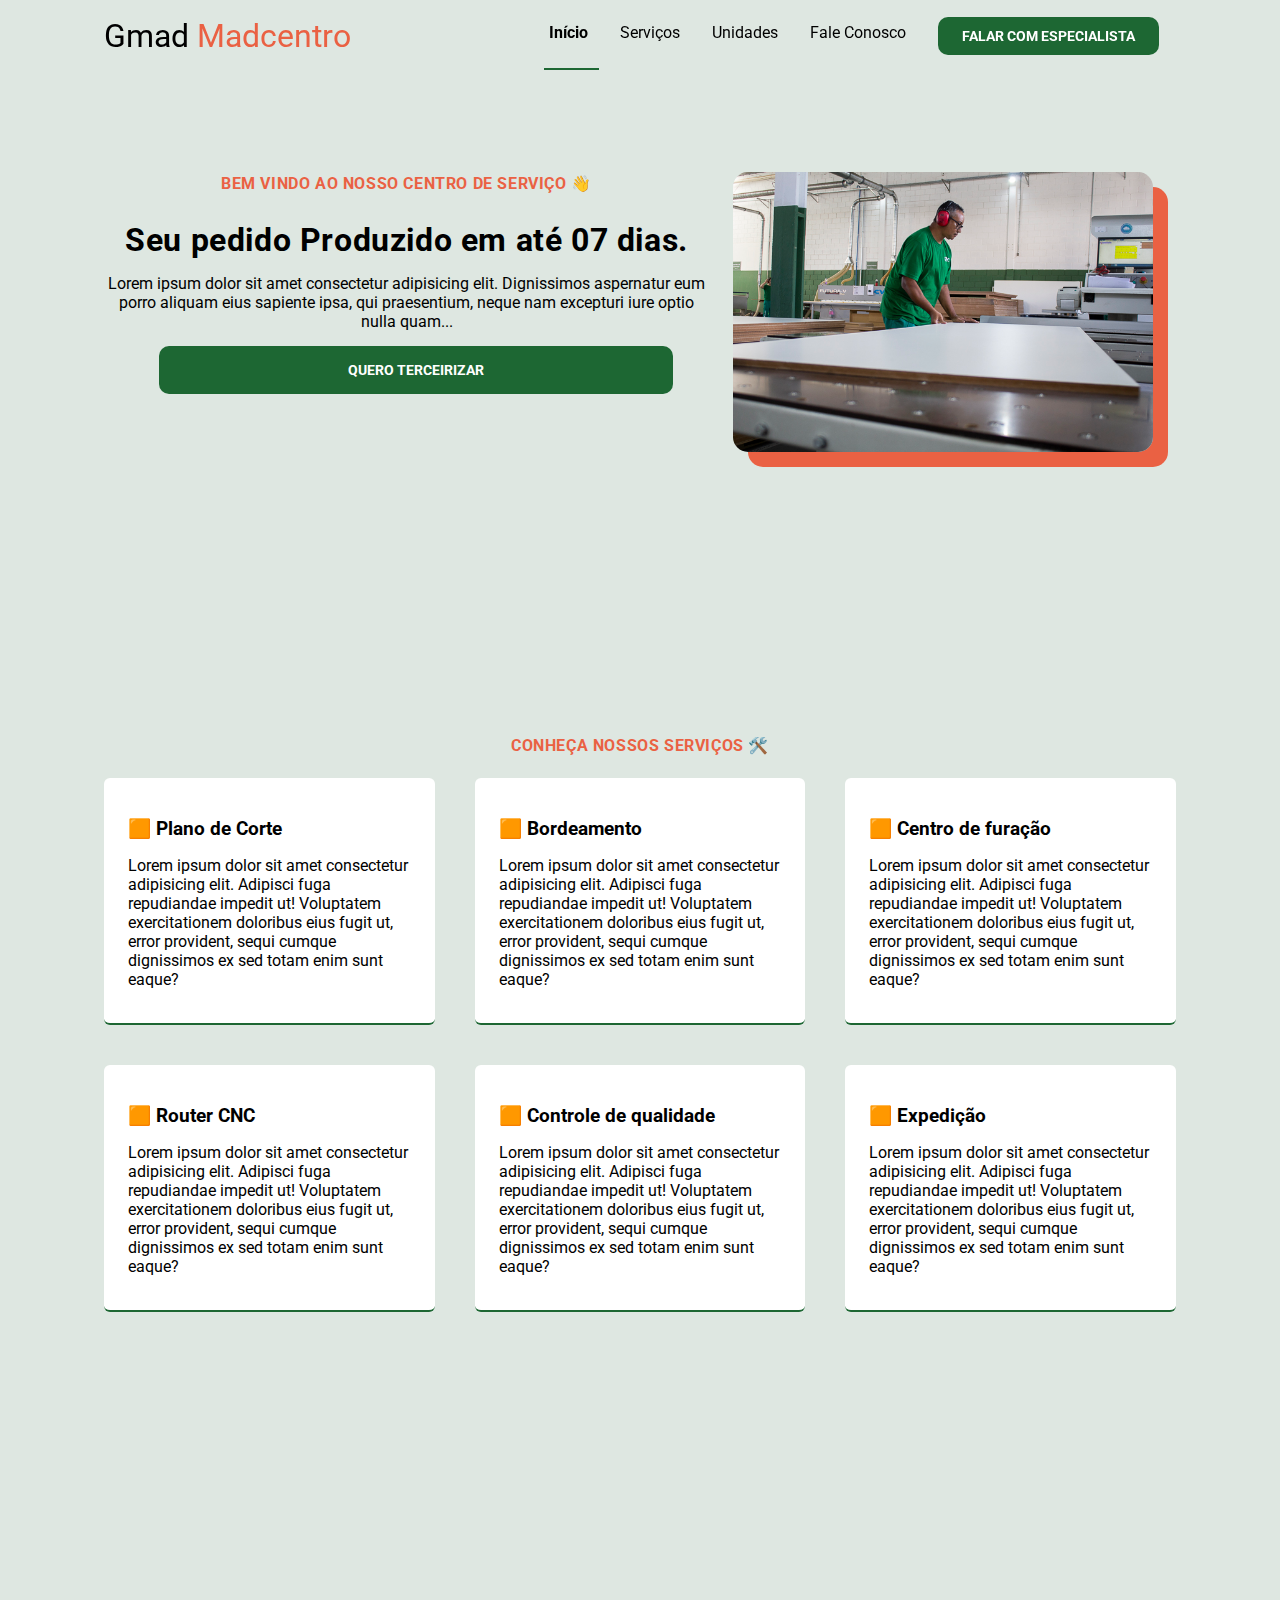
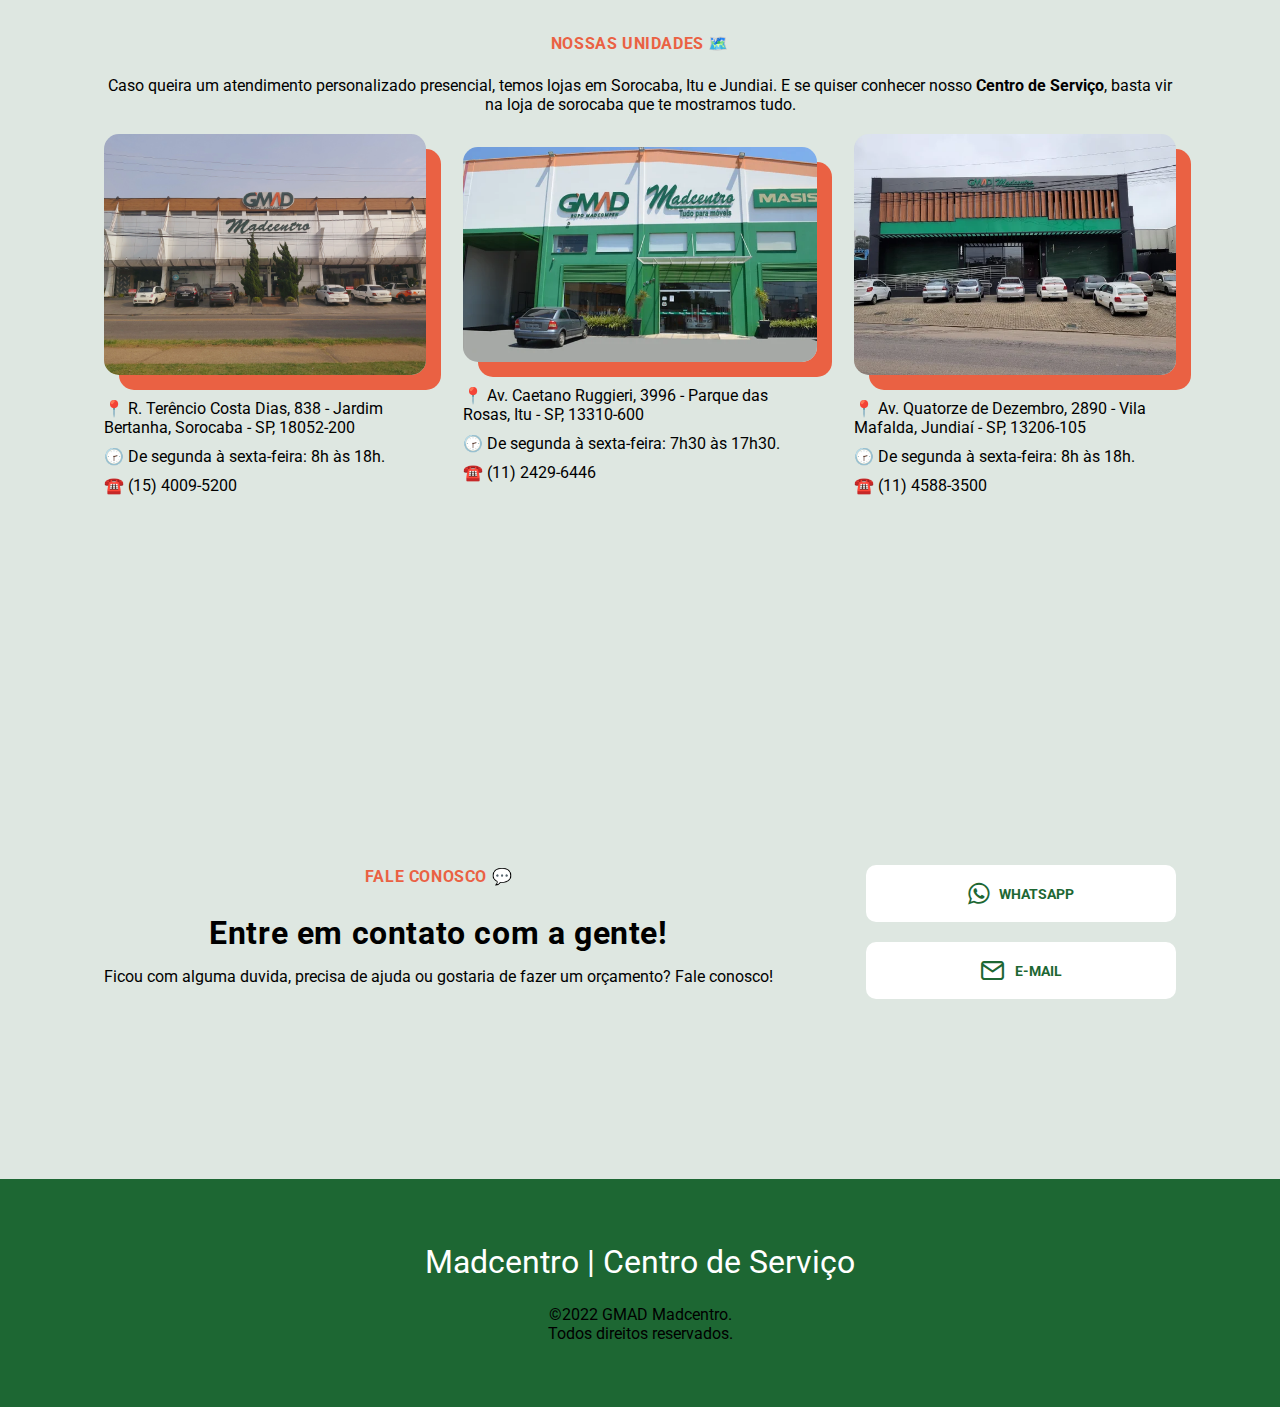
==== commit 0b6418d2: "melhoria visual para desktop" ====
--- a/index.html
+++ b/index.html
@@ -246,7 +246,9 @@
               Ficou com alguma duvida, precisa de ajuda ou gostaria de fazer um
               orçamento? Fale conosco!
             </p>
-
+          </header>
+
+          <div class="buttons">
             <a
               href="https://api.whatsapp.com/send/?phone=5515988119443&text&type=phone_number&app_absent=0"
               target="_blank"
@@ -258,7 +260,7 @@
             <a href="mailto:" class="button">
               <i class="icon-mail"></i>E-mail
             </a>
-          </header>
+          </div>
         </div>
       </section>
     </main>
--- a/style.css
+++ b/style.css
@@ -386,7 +386,8 @@
     display: flex;
     align-items: center;
     justify-content: space-between;
-    width: 70%;
+
+    margin-right: 1.7rem;
   }
 
   nav#navigation .menu ul:nth-child(1) {
@@ -487,11 +488,11 @@
   #home .wrapper {
     grid-template-columns: 60.5rem 1fr;
   }
-  
+
   #home h1 {
     font-size: 3.2rem;
   }
-  
+
   #home .content p {
     font-size: 1.8rem;
   }
@@ -501,7 +502,7 @@
     margin-left: -55rem;
     margin-top: -11rem;
   }
-  
+
   #home img {
     width: 42rem;
   }
@@ -512,13 +513,34 @@
     flex-wrap: wrap;
     gap: 4rem;
   }
-  
+
   #services .card {
     width: 30%;
     flex-grow: 1;
   }
 
   /*======== STORES ========*/
-  
-
-}
+  #stores .store {
+    display: flex;
+    align-items: center;
+    justify-content: space-between;
+  }
+
+  #stores .lojajundiai,
+  #stores .lojasorocaba {
+    width: 30%;
+  }
+
+  #stores .lojaitu {
+    width: 33%;
+  }
+
+  /*======== CONTACTUS ========*/
+  #contactus .wrapper{
+    display: flex;
+    justify-content: space-between;
+  }
+
+  #contactus header {
+  }
+}
